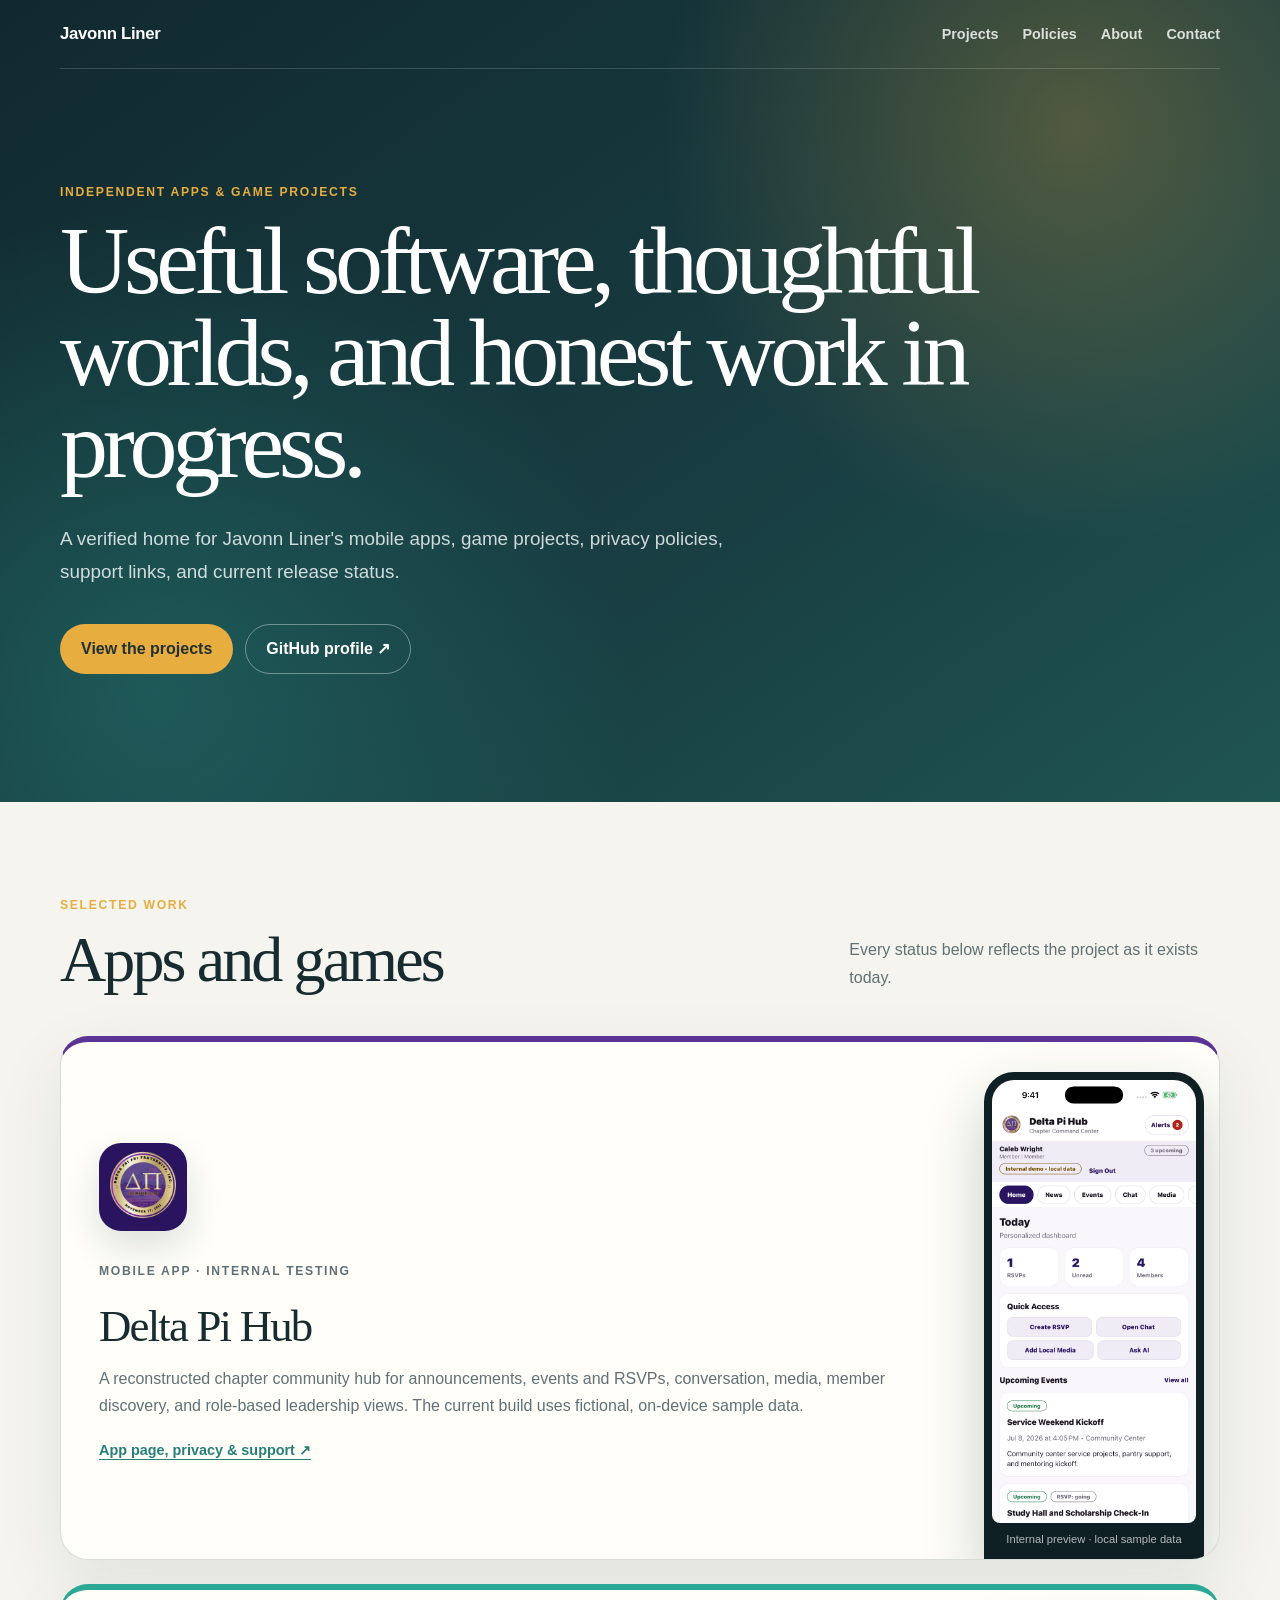
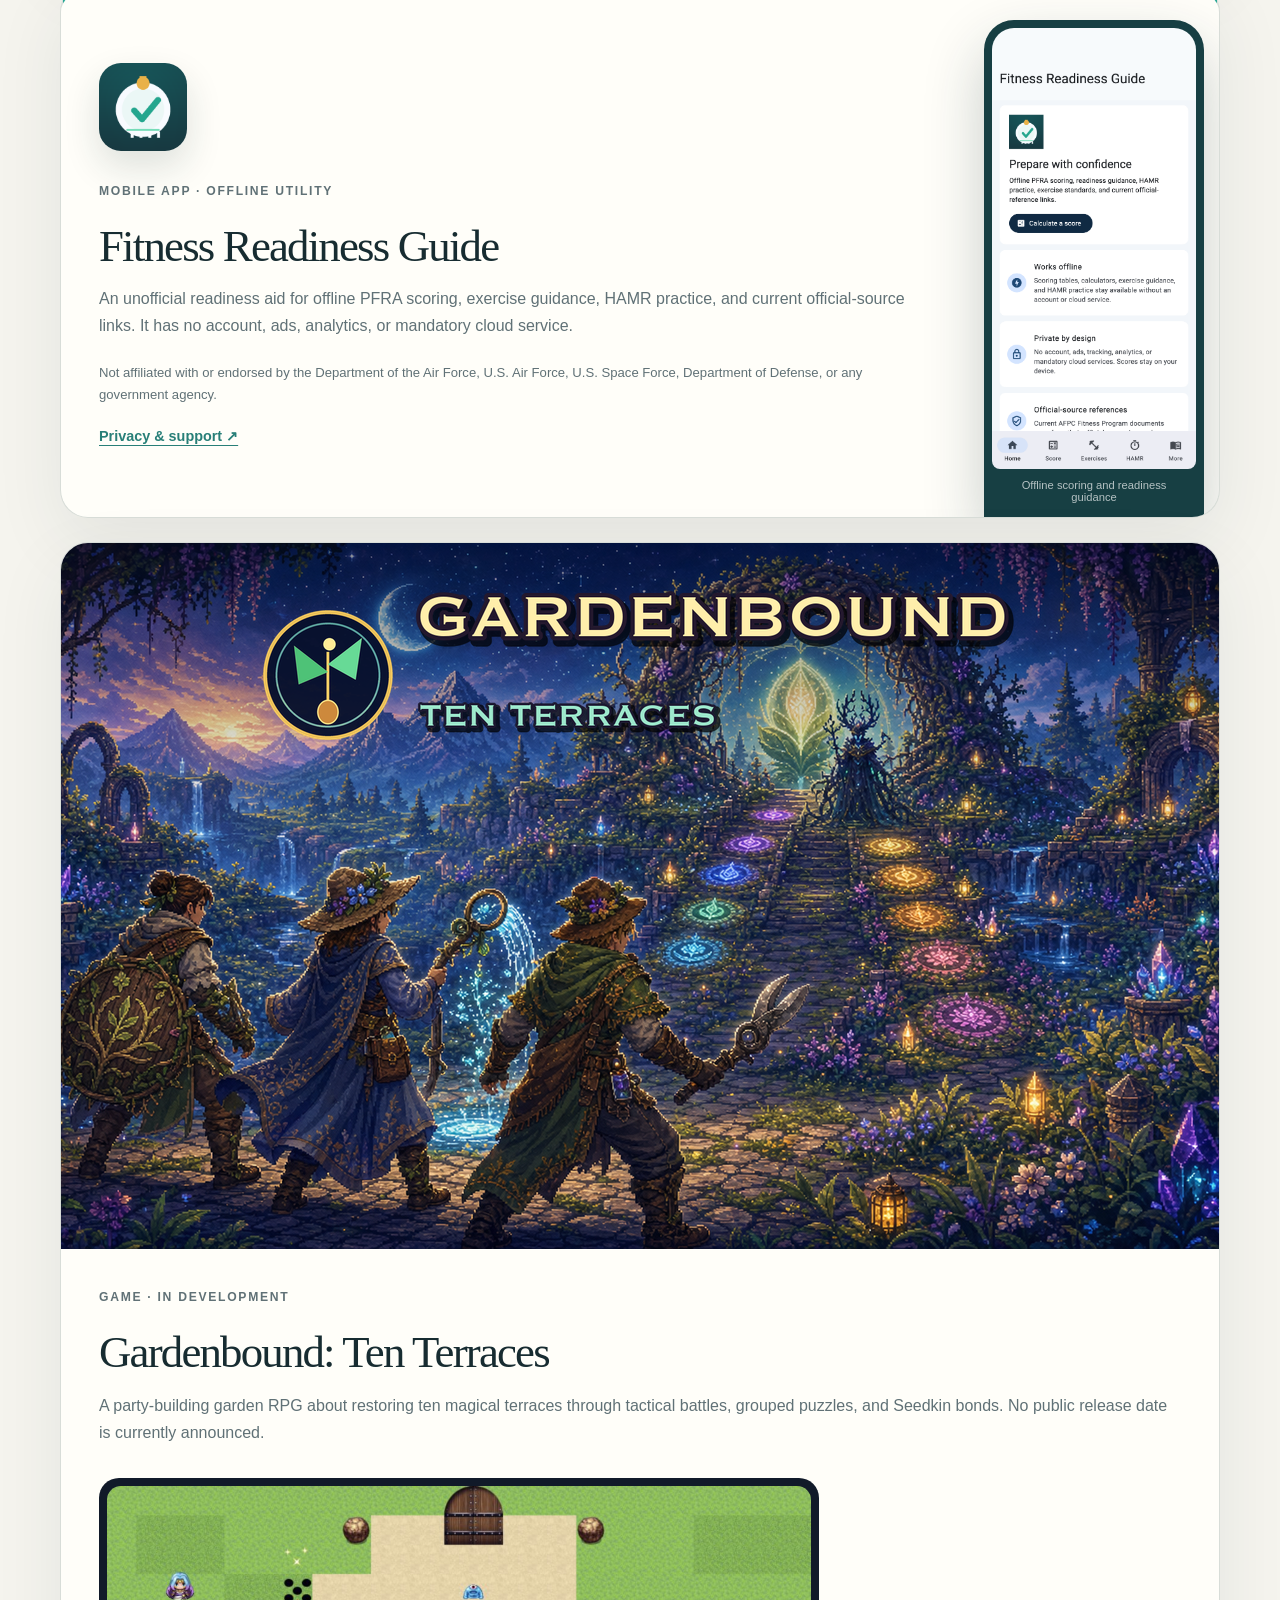
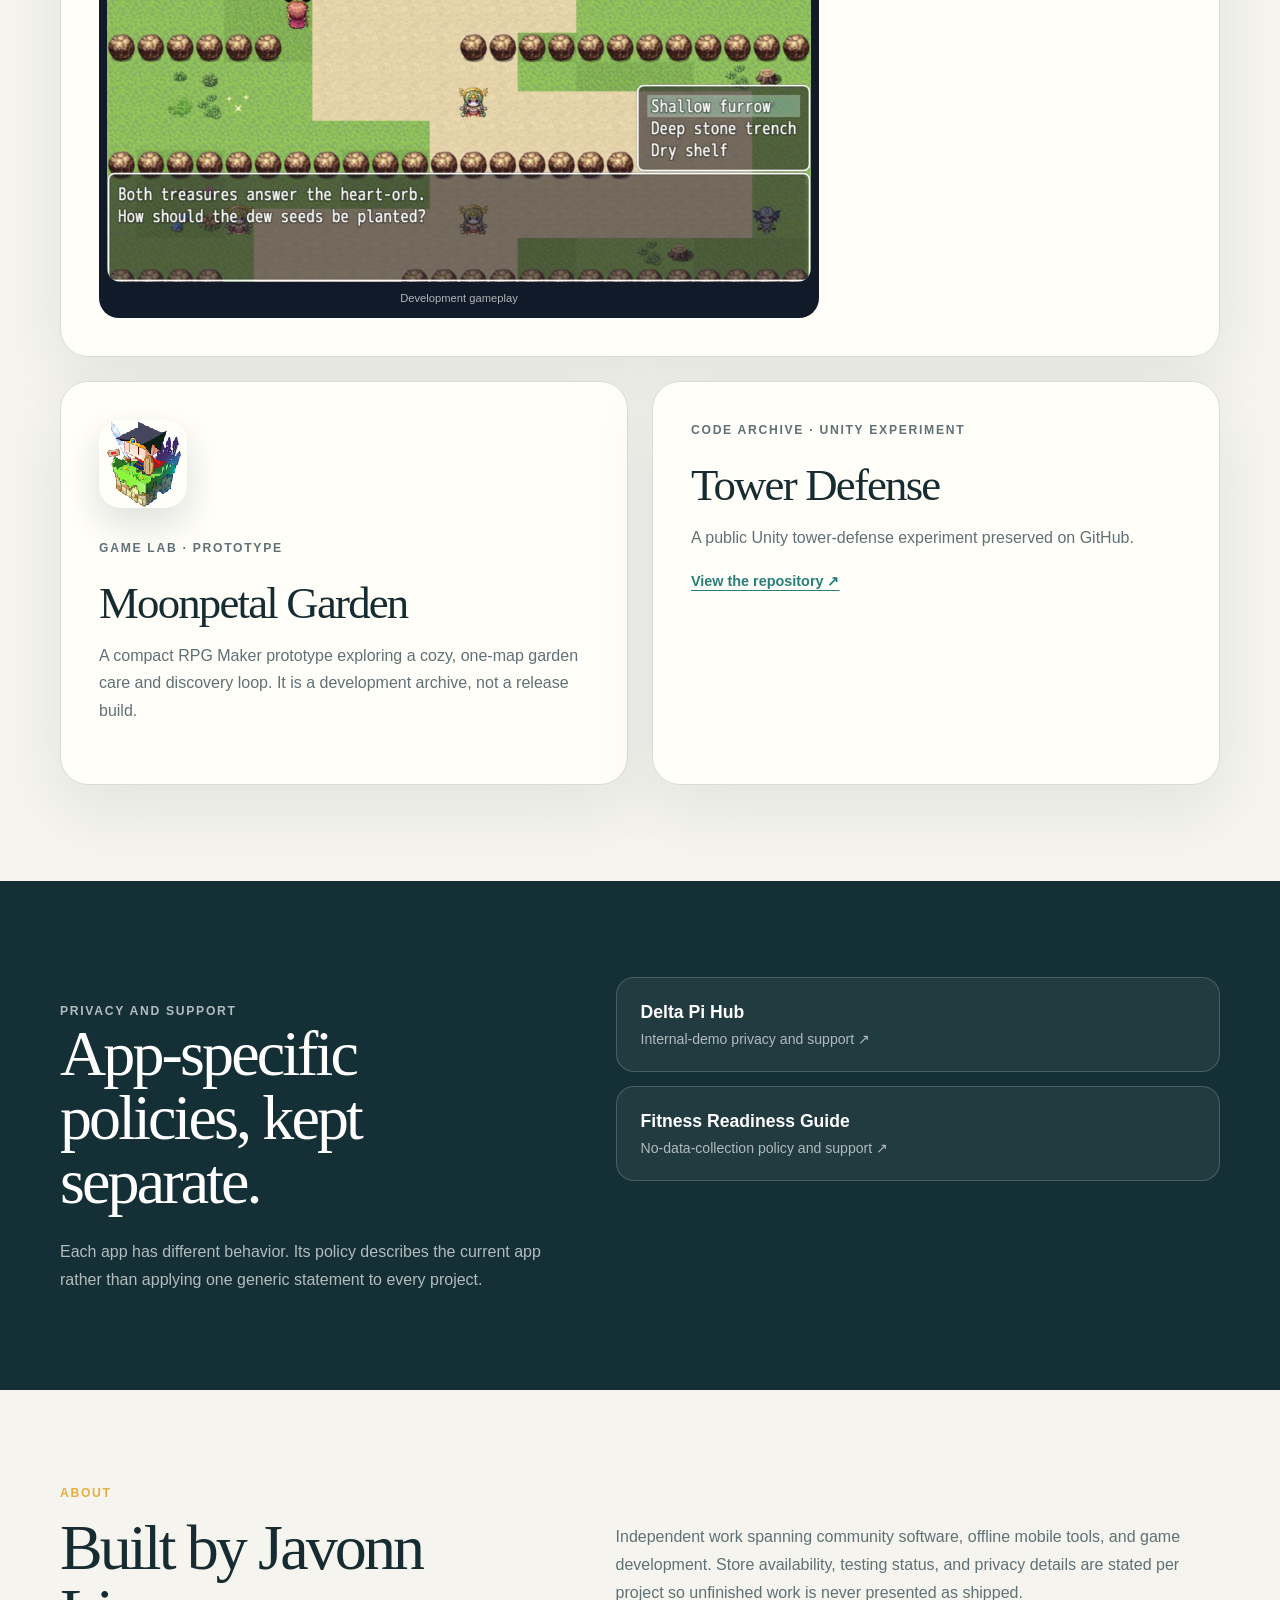
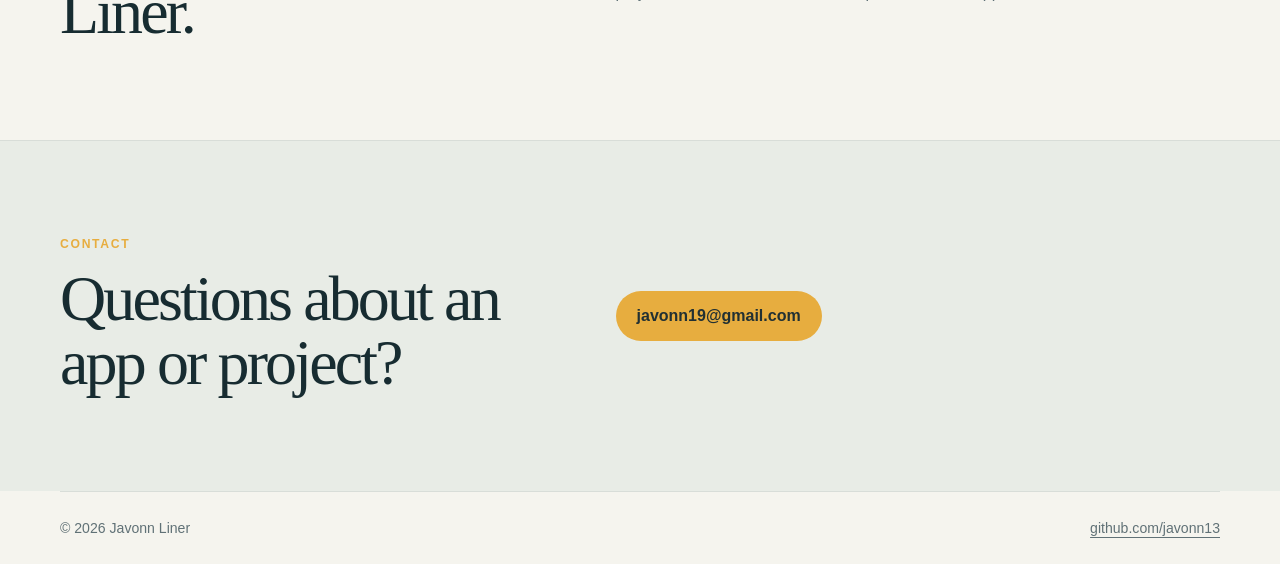
==== index.html @ 39d1b1a1 "Build apps and games portfolio" ====
<!doctype html>
<html lang="en">
  <head>
    <meta charset="utf-8">
    <meta name="viewport" content="width=device-width, initial-scale=1">
    <meta name="theme-color" content="#142f35">
    <meta name="description" content="Apps, games, policies, and support links for projects by Javonn Liner.">
    <title>Javonn Liner — Apps &amp; Games</title>
    <link rel="icon" href="favicon.png" type="image/png">
    <link rel="stylesheet" href="styles.css">
  </head>
  <body>
    <a class="skip-link" href="#projects">Skip to projects</a>

    <header class="site-header" id="top">
      <nav class="nav-shell" aria-label="Primary navigation">
        <a class="wordmark" href="#top">Javonn Liner</a>
        <div class="nav-links">
          <a href="#projects">Projects</a>
          <a href="#policies">Policies</a>
          <a href="#about">About</a>
          <a href="#contact">Contact</a>
        </div>
      </nav>

      <div class="hero-shell">
        <p class="eyebrow">Independent apps &amp; game projects</p>
        <h1>Useful software, thoughtful worlds, and honest work in progress.</h1>
        <p class="hero-copy">
          A verified home for Javonn Liner's mobile apps, game projects,
          privacy policies, support links, and current release status.
        </p>
        <div class="hero-actions">
          <a class="button button-primary" href="#projects">View the projects</a>
          <a class="button button-secondary" href="https://github.com/javonn13">GitHub profile ↗</a>
        </div>
      </div>
    </header>

    <main>
      <section class="section-shell" id="projects" aria-labelledby="projects-title">
        <div class="section-heading">
          <div>
            <p class="section-label">Selected work</p>
            <h2 id="projects-title">Apps and games</h2>
          </div>
          <p>Every status below reflects the project as it exists today.</p>
        </div>

        <div class="project-grid">
          <article class="project-card project-card-mobile delta-card">
            <div class="project-copy">
              <img class="app-icon" src="assets/delta-pi/icon.png" width="1024" height="1024" alt="Delta Pi Hub app icon">
              <p class="project-kicker">Mobile app · Internal testing</p>
              <h3>Delta Pi Hub</h3>
              <p>
                A reconstructed chapter community hub for announcements,
                events and RSVPs, conversation, media, member discovery, and
                role-based leadership views. The current build uses fictional,
                on-device sample data.
              </p>
              <div class="project-links">
                <a href="https://javonn13.github.io/delta-pi-hub-privacy/">App page, privacy &amp; support ↗</a>
              </div>
            </div>
            <figure class="phone-preview">
              <img src="assets/delta-pi/home.png" width="1320" height="2868" alt="Delta Pi Hub home screen with fictional internal-preview content">
              <figcaption>Internal preview · local sample data</figcaption>
            </figure>
          </article>

          <article class="project-card project-card-mobile fitness-card">
            <div class="project-copy">
              <img class="app-icon" src="assets/fitness/icon.png" width="1024" height="1024" alt="Fitness Readiness Guide app icon">
              <p class="project-kicker">Mobile app · Offline utility</p>
              <h3>Fitness Readiness Guide</h3>
              <p>
                An unofficial readiness aid for offline PFRA scoring,
                exercise guidance, HAMR practice, and current official-source
                links. It has no account, ads, analytics, or mandatory cloud service.
              </p>
              <p class="disclaimer">
                Not affiliated with or endorsed by the Department of the Air
                Force, U.S. Air Force, U.S. Space Force, Department of Defense,
                or any government agency.
              </p>
              <div class="project-links">
                <a href="https://javonn13.github.io/fitness-readiness-guide-privacy/">Privacy &amp; support ↗</a>
              </div>
            </div>
            <figure class="phone-preview fitness-preview">
              <img src="assets/fitness/home.png" width="1284" height="2778" alt="Fitness Readiness Guide home screen">
              <figcaption>Offline scoring and readiness guidance</figcaption>
            </figure>
          </article>

          <article class="project-card game-card">
            <img class="game-key-art" src="assets/gardenbound/capsule.png" width="1232" height="706" alt="Gardenbound: Ten Terraces key art">
            <div class="project-copy">
              <p class="project-kicker">Game · In development</p>
              <h3>Gardenbound: Ten Terraces</h3>
              <p>
                A party-building garden RPG about restoring ten magical
                terraces through tactical battles, grouped puzzles, and
                Seedkin bonds. No public release date is currently announced.
              </p>
              <figure class="gameplay-preview">
                <img src="assets/gardenbound/gameplay.png" width="1920" height="1080" alt="Gardenbound development gameplay showing a garden puzzle">
                <figcaption>Development gameplay</figcaption>
              </figure>
            </div>
          </article>

          <article class="project-card lab-card">
            <div class="project-copy">
              <img class="app-icon pixel-icon" src="assets/moonpetal/icon.png" width="128" height="128" alt="Moonpetal Garden prototype icon">
              <p class="project-kicker">Game lab · Prototype</p>
              <h3>Moonpetal Garden</h3>
              <p>
                A compact RPG Maker prototype exploring a cozy, one-map garden
                care and discovery loop. It is a development archive, not a release build.
              </p>
            </div>
          </article>

          <article class="project-card archive-card">
            <div class="project-copy">
              <p class="project-kicker">Code archive · Unity experiment</p>
              <h3>Tower Defense</h3>
              <p>A public Unity tower-defense experiment preserved on GitHub.</p>
              <div class="project-links">
                <a href="https://github.com/javonn13/Tower-Defense">View the repository ↗</a>
              </div>
            </div>
          </article>
        </div>
      </section>

      <section class="policy-band" id="policies" aria-labelledby="policies-title">
        <div class="section-shell policy-shell">
          <div>
            <p class="section-label">Privacy and support</p>
            <h2 id="policies-title">App-specific policies, kept separate.</h2>
            <p>
              Each app has different behavior. Its policy describes the
              current app rather than applying one generic statement to every project.
            </p>
          </div>
          <div class="policy-links">
            <a href="https://javonn13.github.io/delta-pi-hub-privacy/">
              <strong>Delta Pi Hub</strong>
              <span>Internal-demo privacy and support ↗</span>
            </a>
            <a href="https://javonn13.github.io/fitness-readiness-guide-privacy/">
              <strong>Fitness Readiness Guide</strong>
              <span>No-data-collection policy and support ↗</span>
            </a>
          </div>
        </div>
      </section>

      <section class="section-shell about-grid" id="about" aria-labelledby="about-title">
        <div>
          <p class="section-label">About</p>
          <h2 id="about-title">Built by Javonn Liner.</h2>
        </div>
        <p>
          Independent work spanning community software, offline mobile tools,
          and game development. Store availability, testing status, and privacy
          details are stated per project so unfinished work is never presented as shipped.
        </p>
      </section>

      <section class="contact-band" id="contact" aria-labelledby="contact-title">
        <div class="section-shell contact-shell">
          <div>
            <p class="section-label">Contact</p>
            <h2 id="contact-title">Questions about an app or project?</h2>
          </div>
          <a class="button button-primary" href="mailto:javonn19@gmail.com">javonn19@gmail.com</a>
        </div>
      </section>
    </main>

    <footer class="site-footer">
      <span>© 2026 Javonn Liner</span>
      <a href="https://github.com/javonn13">github.com/javonn13</a>
    </footer>
  </body>
</html>
---- styles.css ----
:root {
  --ink: #172c31;
  --muted: #607176;
  --paper: #f5f4ee;
  --surface: #fffef9;
  --deep: #142f35;
  --teal: #287f78;
  --gold: #e7ad3f;
  --line: #d8ddd8;
  --purple: #32176a;
}

* {
  box-sizing: border-box;
}

html {
  scroll-behavior: smooth;
}

body {
  margin: 0;
  background: var(--paper);
  color: var(--ink);
  font-family: Inter, ui-sans-serif, -apple-system, BlinkMacSystemFont, "Segoe UI", sans-serif;
}

a {
  color: inherit;
  text-decoration: none;
}

a:focus-visible,
[tabindex="-1"]:focus-visible {
  outline: 3px solid var(--gold);
  outline-offset: 4px;
}

img {
  max-width: 100%;
}

.skip-link {
  position: fixed;
  z-index: 20;
  top: 12px;
  left: 12px;
  padding: 12px 16px;
  border-radius: 10px;
  background: white;
  color: var(--deep);
  font-weight: 850;
  transform: translateY(-160%);
}

.skip-link:focus {
  transform: translateY(0);
}

.site-header {
  min-height: 720px;
  color: white;
  background:
    radial-gradient(circle at 84% 16%, rgba(231, 173, 63, 0.28), transparent 26rem),
    radial-gradient(circle at 12% 86%, rgba(45, 152, 139, 0.34), transparent 30rem),
    linear-gradient(145deg, #10292f 0%, #183d42 58%, #1f5551 100%);
}

.nav-shell,
.hero-shell,
.section-shell,
.site-footer {
  width: min(1160px, calc(100% - 40px));
  margin-inline: auto;
}

.nav-shell {
  display: flex;
  align-items: center;
  justify-content: space-between;
  gap: 28px;
  padding-block: 24px;
  border-bottom: 1px solid rgba(255, 255, 255, 0.16);
}

.wordmark {
  font-size: 1.05rem;
  font-weight: 900;
  letter-spacing: -0.02em;
}

.nav-links {
  display: flex;
  gap: 24px;
  color: rgba(255, 255, 255, 0.82);
  font-size: 0.9rem;
  font-weight: 750;
}

.hero-shell {
  padding: 116px 0 128px;
}

.eyebrow,
.section-label,
.project-kicker {
  margin: 0 0 16px;
  color: var(--gold);
  font-size: 0.76rem;
  font-weight: 900;
  letter-spacing: 0.14em;
  text-transform: uppercase;
}

h1,
h2,
h3,
p {
  overflow-wrap: anywhere;
}

h1 {
  max-width: 980px;
  margin: 0;
  font-family: Georgia, "Times New Roman", serif;
  font-size: clamp(3rem, 7.5vw, 6.8rem);
  font-weight: 500;
  letter-spacing: -0.055em;
  line-height: 0.96;
}

.hero-copy {
  max-width: 720px;
  margin: 32px 0 0;
  color: rgba(255, 255, 255, 0.8);
  font-size: 1.18rem;
  line-height: 1.7;
}

.hero-actions {
  display: flex;
  flex-wrap: wrap;
  gap: 12px;
  margin-top: 36px;
}

.button {
  display: inline-flex;
  align-items: center;
  justify-content: center;
  min-height: 50px;
  padding: 14px 20px;
  border: 1px solid transparent;
  border-radius: 999px;
  font-weight: 850;
}

.button-primary {
  background: var(--gold);
  color: #213033;
}

.button-secondary {
  border-color: rgba(255, 255, 255, 0.38);
  color: white;
}

.section-shell {
  padding-block: 96px;
}

.section-heading {
  display: grid;
  grid-template-columns: minmax(0, 1.1fr) minmax(260px, 0.55fr);
  gap: 48px;
  align-items: end;
  margin-bottom: 44px;
}

.section-heading h2,
.about-grid h2,
.contact-shell h2,
.policy-shell h2 {
  margin: 0;
  font-family: Georgia, "Times New Roman", serif;
  font-size: clamp(2.4rem, 5vw, 4.4rem);
  font-weight: 500;
  letter-spacing: -0.045em;
  line-height: 1;
}

.section-heading > p,
.about-grid > p,
.policy-shell > div > p {
  margin: 0;
  color: var(--muted);
  line-height: 1.75;
}

.project-grid {
  display: grid;
  grid-template-columns: repeat(2, minmax(0, 1fr));
  gap: 24px;
}

.project-card {
  overflow: hidden;
  border: 1px solid var(--line);
  border-radius: 28px;
  background: var(--surface);
  box-shadow: 0 24px 70px rgba(25, 54, 58, 0.08);
}

.project-card-mobile {
  display: grid;
  grid-template-columns: minmax(0, 1fr) 250px;
  grid-column: span 2;
  align-items: center;
}

.project-copy {
  padding: 38px;
}

.app-icon {
  display: block;
  width: 88px;
  height: 88px;
  margin-bottom: 30px;
  border-radius: 22px;
  object-fit: cover;
  box-shadow: 0 16px 36px rgba(20, 47, 53, 0.14);
}

.project-card h3 {
  margin: 6px 0 16px;
  font-family: Georgia, "Times New Roman", serif;
  font-size: clamp(2rem, 3.5vw, 3.2rem);
  font-weight: 500;
  letter-spacing: -0.04em;
  line-height: 1.02;
}

.project-card p {
  margin: 0 0 22px;
  color: var(--muted);
  line-height: 1.7;
}

.project-card .disclaimer {
  font-size: 0.82rem;
}

.project-links {
  display: flex;
  flex-wrap: wrap;
  gap: 16px;
}

.project-links a {
  color: var(--teal);
  font-size: 0.9rem;
  font-weight: 850;
  text-decoration: underline;
  text-underline-offset: 4px;
}

.phone-preview {
  align-self: end;
  width: 220px;
  margin: 30px auto 0;
  padding: 8px 8px 14px;
  border-radius: 30px 30px 0 0;
  background: #0f2024;
  box-shadow: 0 26px 60px rgba(20, 47, 53, 0.24);
}

.phone-preview img {
  display: block;
  width: 100%;
  height: auto;
  border-radius: 22px 22px 8px 8px;
}

.phone-preview figcaption,
.gameplay-preview figcaption {
  padding: 10px 6px 0;
  color: rgba(255, 255, 255, 0.68);
  font-size: 0.7rem;
  text-align: center;
}

.delta-card {
  border-top: 6px solid #5b3596;
}

.fitness-card {
  border-top: 6px solid #2ca896;
}

.fitness-preview {
  background: #173f43;
}

.game-card {
  grid-column: span 2;
}

.game-key-art {
  display: block;
  width: 100%;
  aspect-ratio: 1232 / 706;
  object-fit: cover;
}

.gameplay-preview {
  max-width: 720px;
  margin: 32px 0 0;
  padding: 8px 8px 14px;
  border-radius: 20px;
  background: #111a29;
}

.gameplay-preview img {
  display: block;
  width: 100%;
  height: auto;
  border-radius: 14px;
}

.pixel-icon {
  image-rendering: pixelated;
}

.lab-card,
.archive-card {
  min-height: 350px;
}

.policy-band {
  background: var(--deep);
  color: white;
}

.policy-shell {
  display: grid;
  grid-template-columns: minmax(0, 0.8fr) minmax(360px, 1fr);
  gap: 72px;
  align-items: start;
}

.policy-shell > div > p {
  margin-top: 24px;
  color: rgba(255, 255, 255, 0.68);
}

.policy-links {
  display: grid;
  gap: 14px;
}

.policy-links a {
  display: grid;
  gap: 8px;
  padding: 24px;
  border: 1px solid rgba(255, 255, 255, 0.18);
  border-radius: 18px;
  background: rgba(255, 255, 255, 0.06);
}

.policy-links strong {
  font-size: 1.1rem;
}

.policy-links span {
  color: rgba(255, 255, 255, 0.65);
  font-size: 0.88rem;
}

.about-grid,
.contact-shell {
  display: grid;
  grid-template-columns: minmax(0, 0.8fr) minmax(320px, 1fr);
  gap: 72px;
  align-items: center;
}

.contact-band {
  border-top: 1px solid var(--line);
  background: #e8ece6;
}

.contact-shell .button {
  justify-self: start;
}

.site-footer {
  display: flex;
  justify-content: space-between;
  gap: 24px;
  padding-block: 28px;
  border-top: 1px solid var(--line);
  color: var(--muted);
  font-size: 0.88rem;
}

.site-footer a {
  text-decoration: underline;
  text-underline-offset: 4px;
}

@media (max-width: 820px) {
  .site-header {
    min-height: auto;
  }

  .nav-shell {
    flex-wrap: wrap;
  }

  .nav-links {
    width: 100%;
    justify-content: space-between;
    gap: 14px;
    overflow-x: auto;
  }

  .hero-shell {
    padding: 84px 0 96px;
  }

  .section-heading,
  .policy-shell,
  .about-grid,
  .contact-shell,
  .project-card-mobile,
  .project-grid {
    grid-template-columns: 1fr;
  }

  .project-card-mobile,
  .game-card {
    grid-column: auto;
  }

  .phone-preview {
    width: min(64vw, 240px);
  }

  .section-shell {
    padding-block: 72px;
  }

  .site-footer {
    flex-direction: column;
  }
}

@media (prefers-reduced-motion: reduce) {
  html {
    scroll-behavior: auto;
  }
}
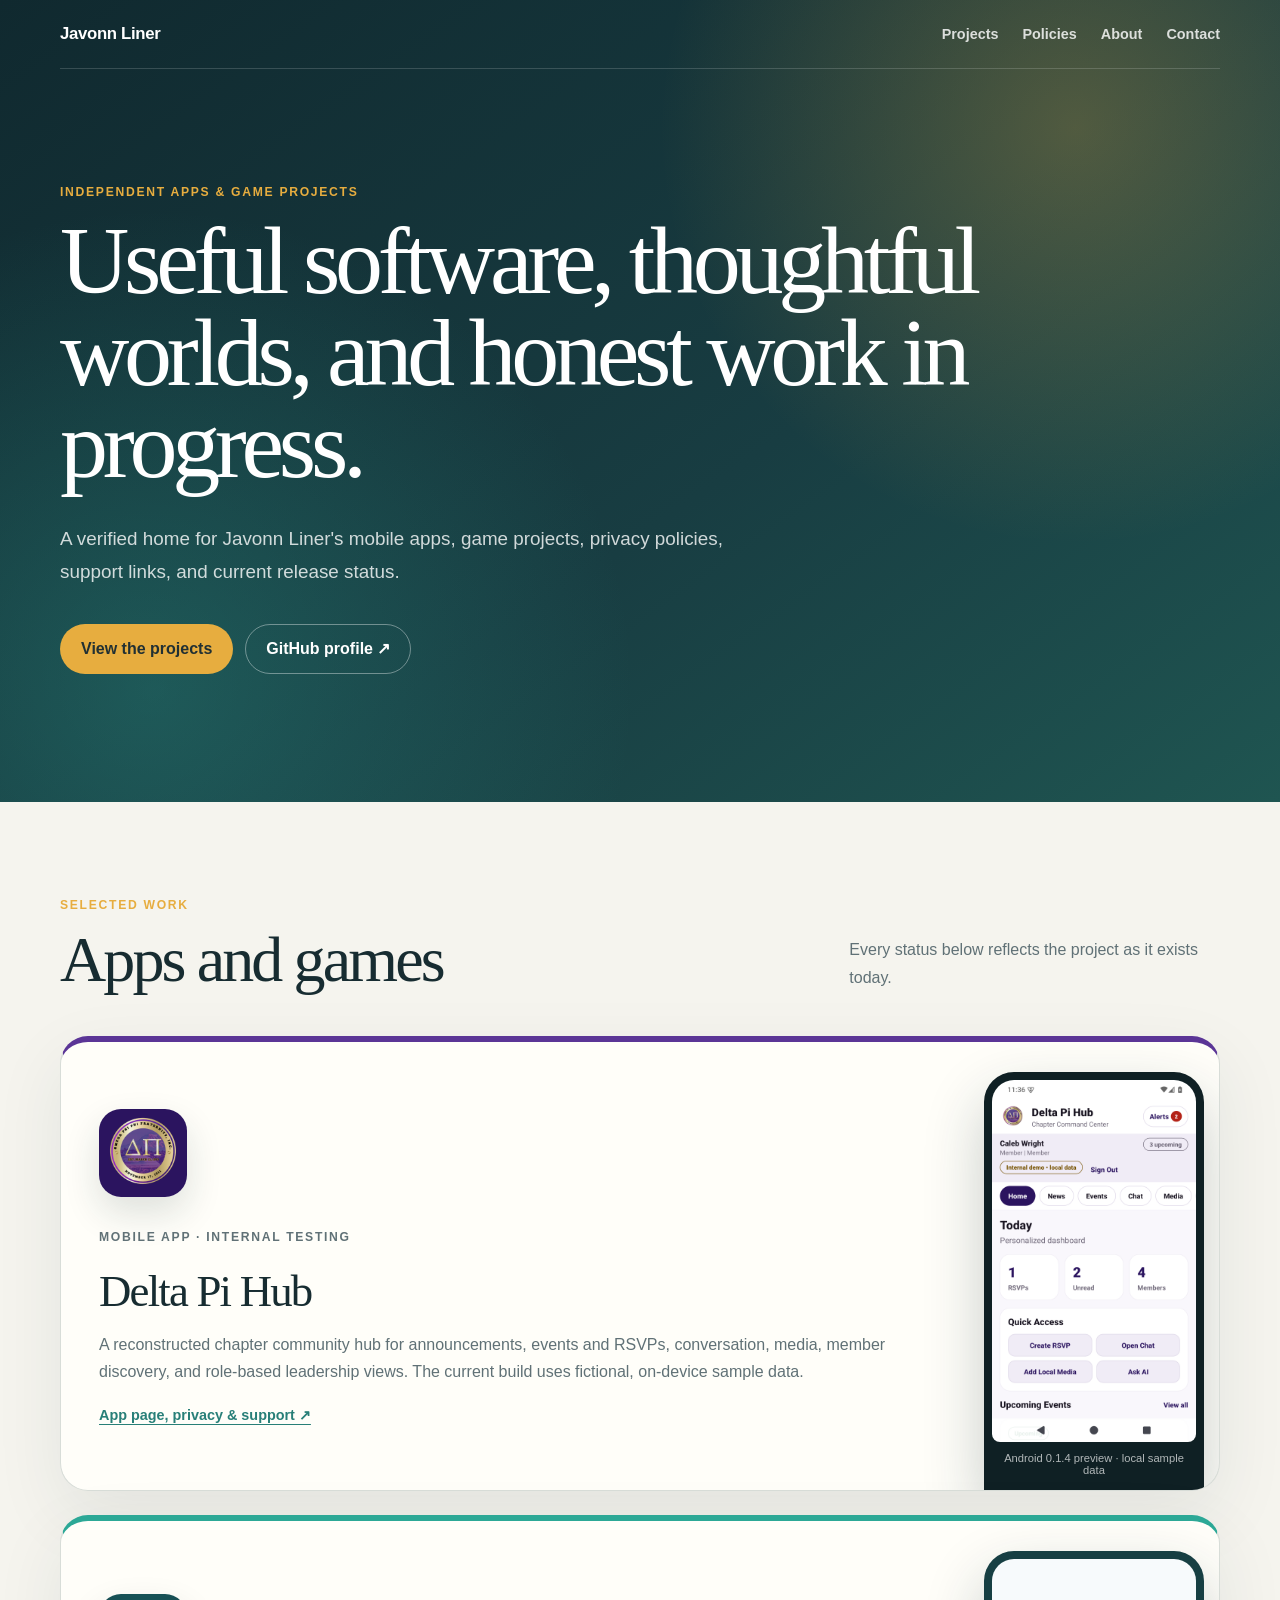
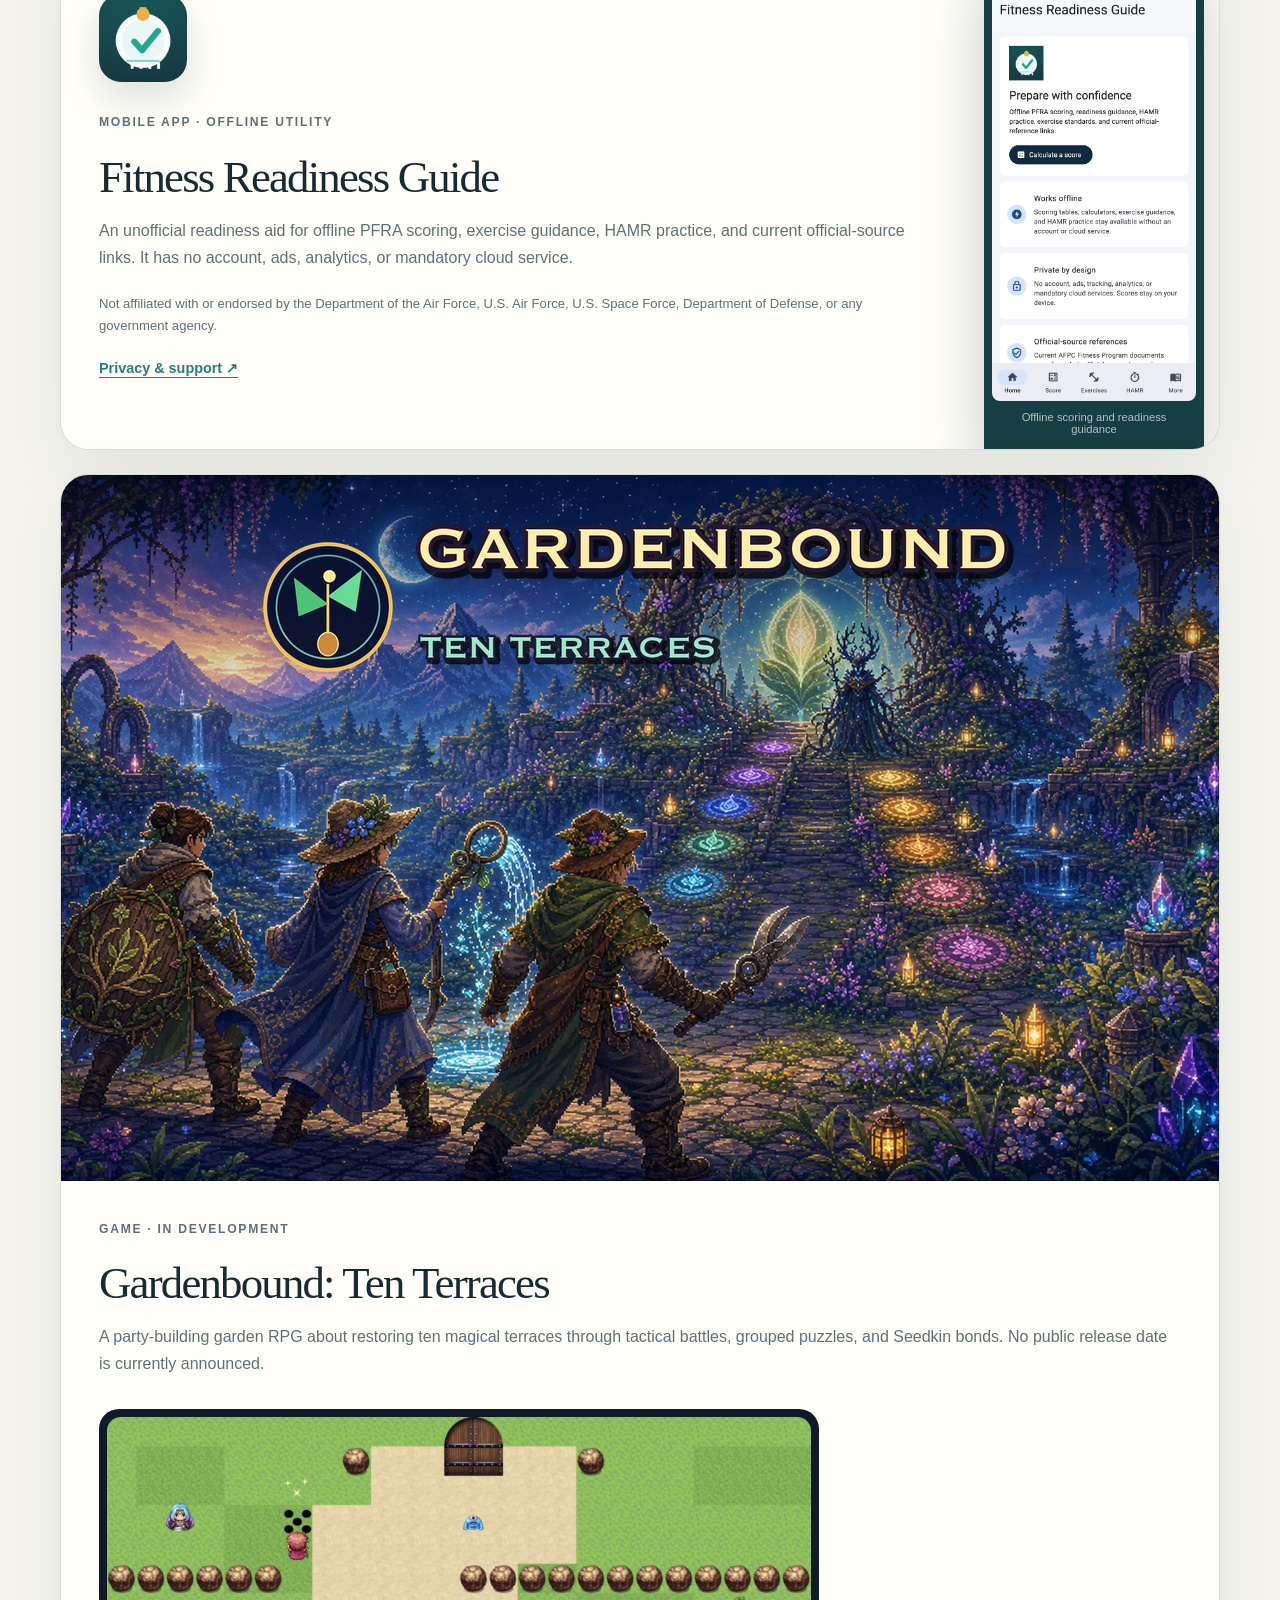
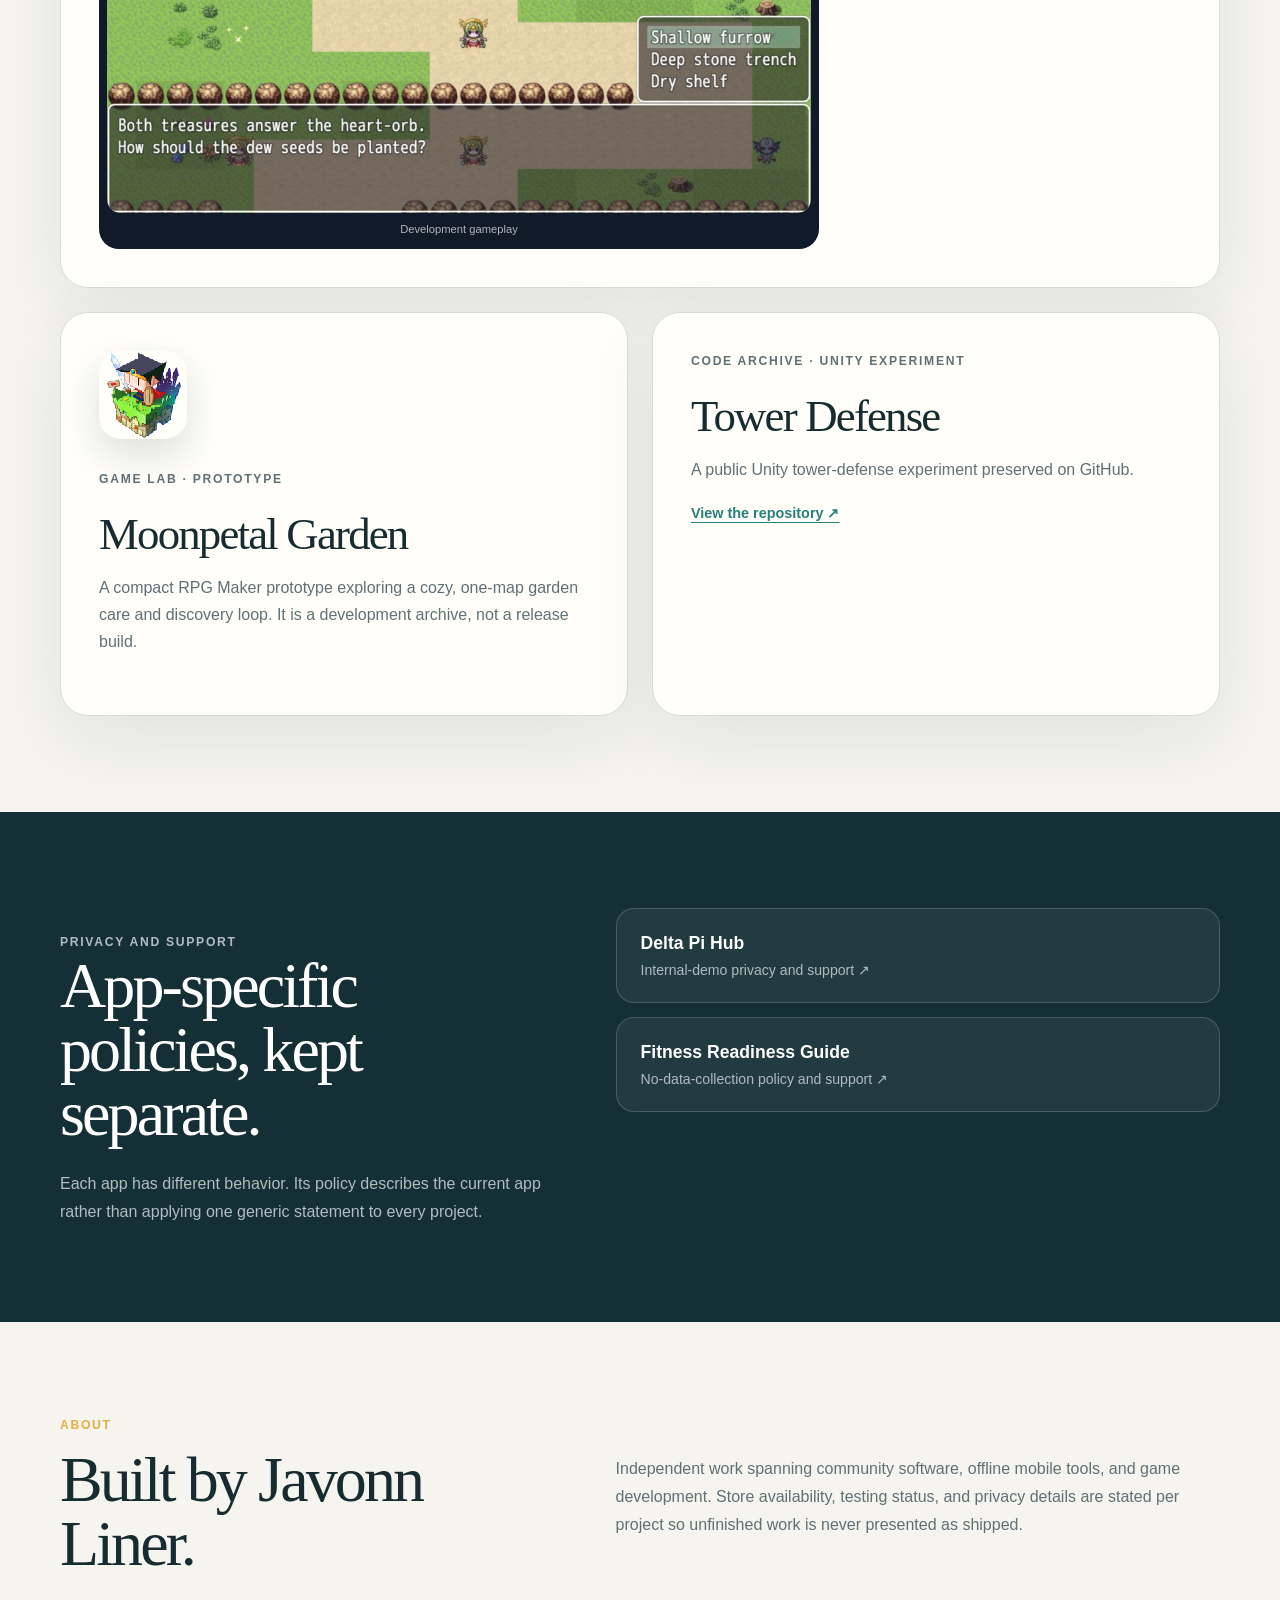
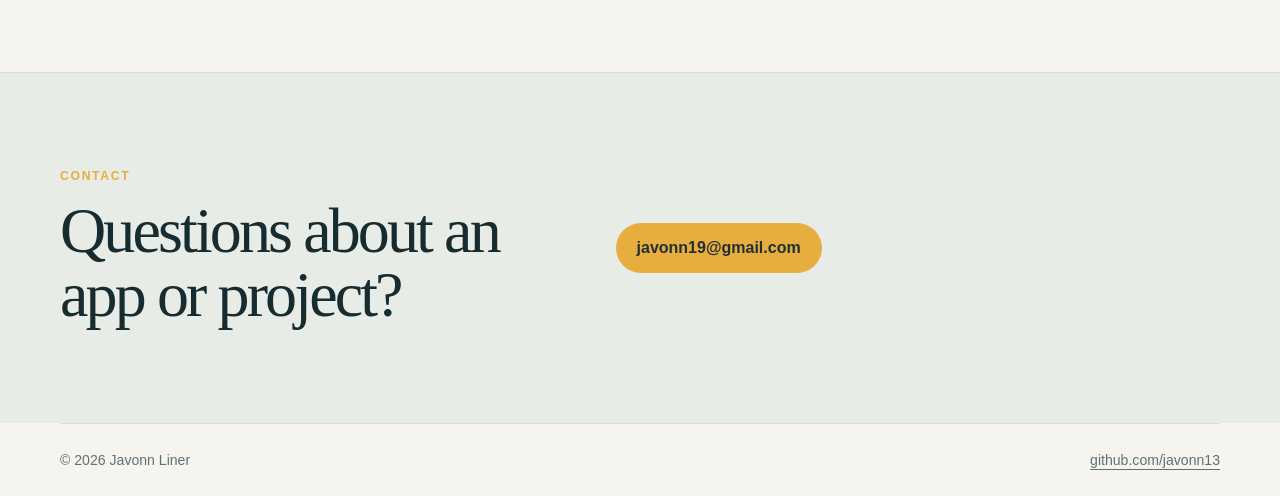
==== commit ed1607b5: "Refresh Delta Pi Android preview" ====
--- a/index.html
+++ b/index.html
@@ -64,8 +64,8 @@
               </div>
             </div>
             <figure class="phone-preview">
-              <img src="assets/delta-pi/home.png" width="1320" height="2868" alt="Delta Pi Hub home screen with fictional internal-preview content">
-              <figcaption>Internal preview · local sample data</figcaption>
+              <img src="assets/delta-pi/home.png" width="1080" height="1920" alt="Delta Pi Hub Android 0.1.4 home screen with fictional internal-preview content">
+              <figcaption>Android 0.1.4 preview · local sample data</figcaption>
             </figure>
           </article>
 
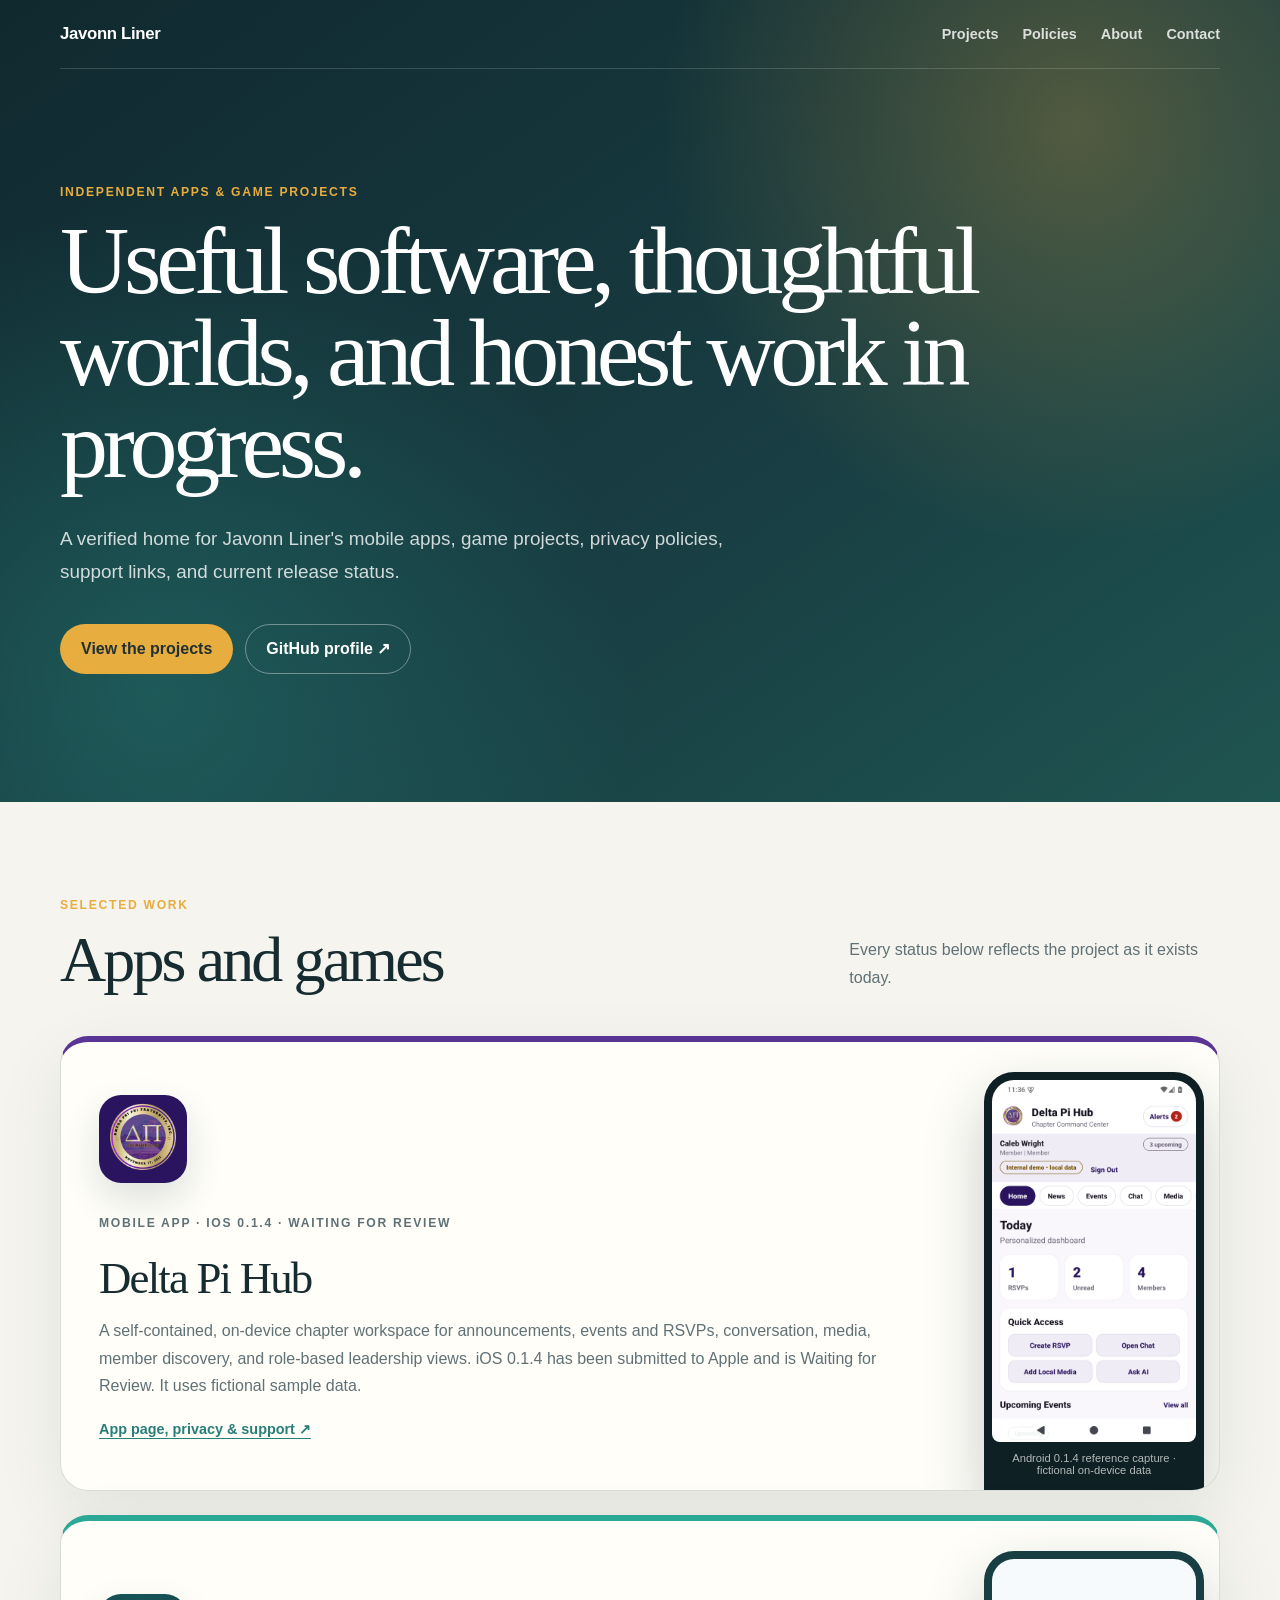
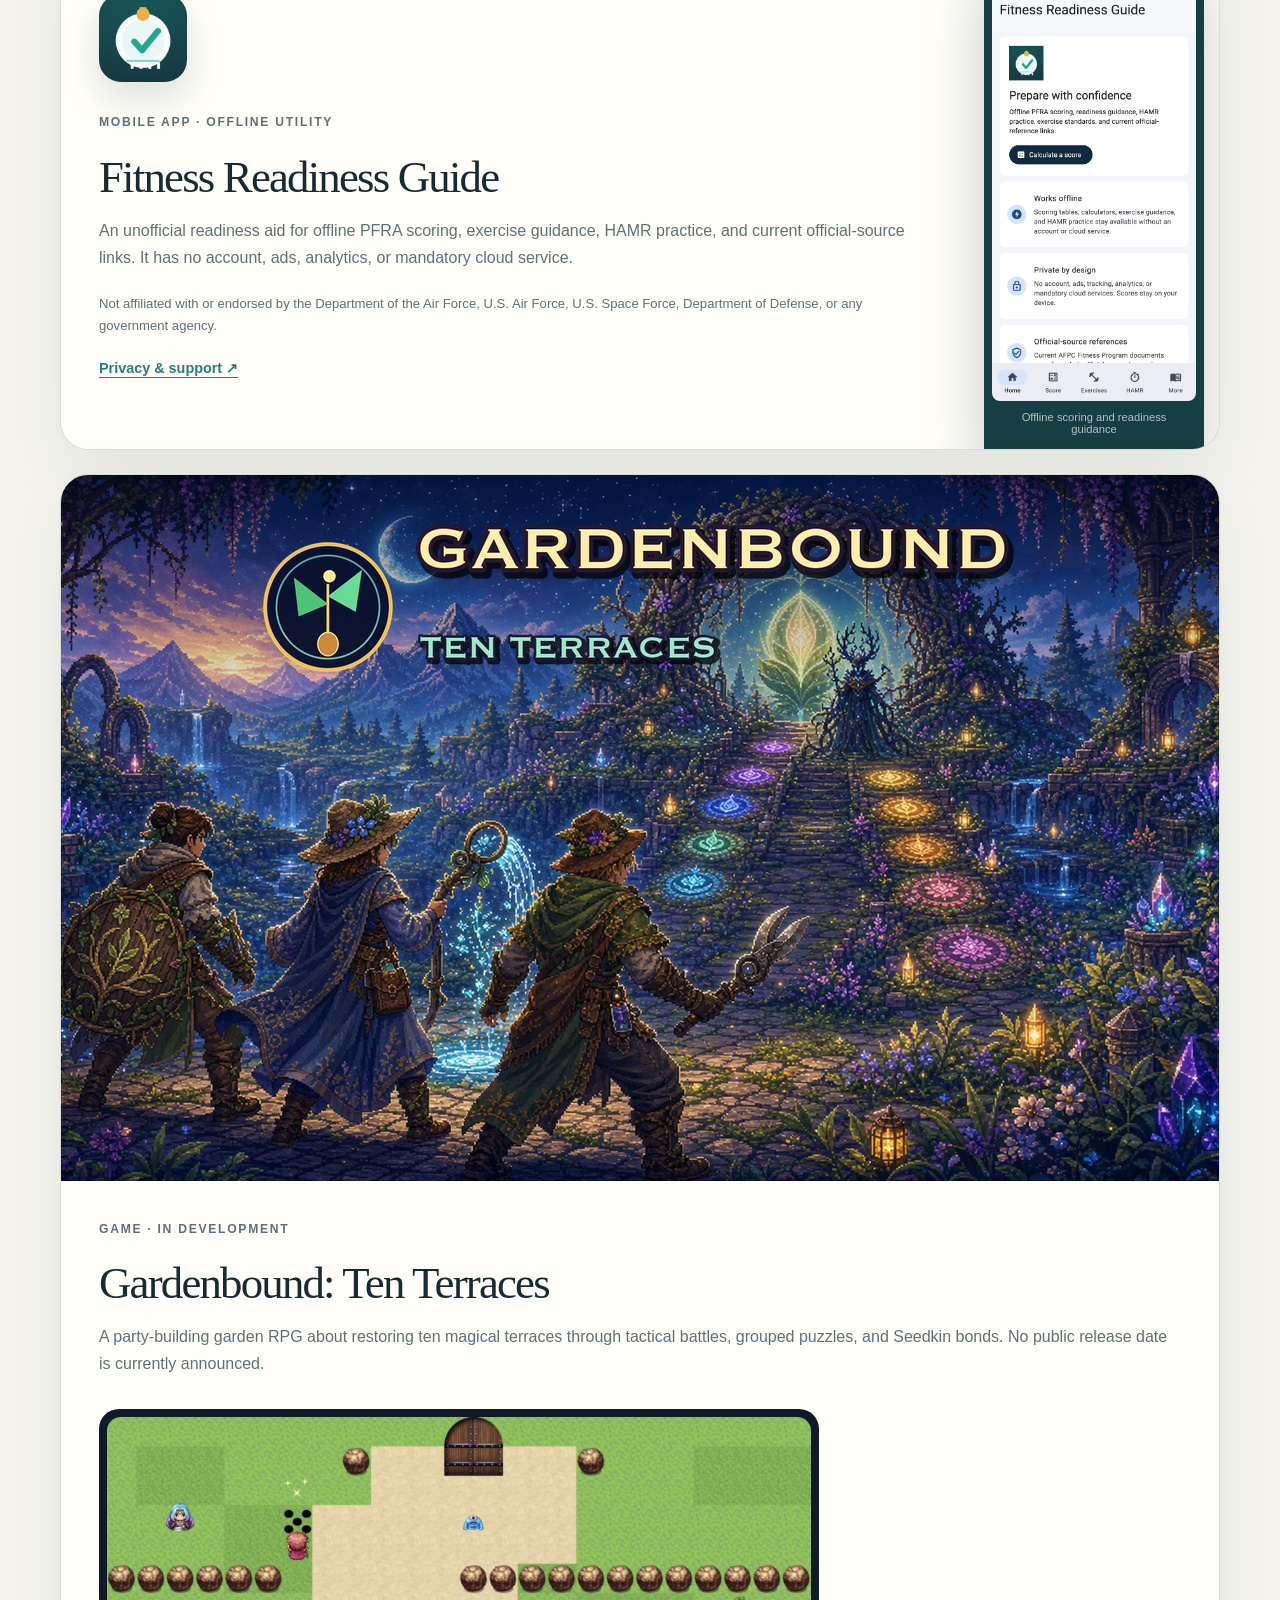
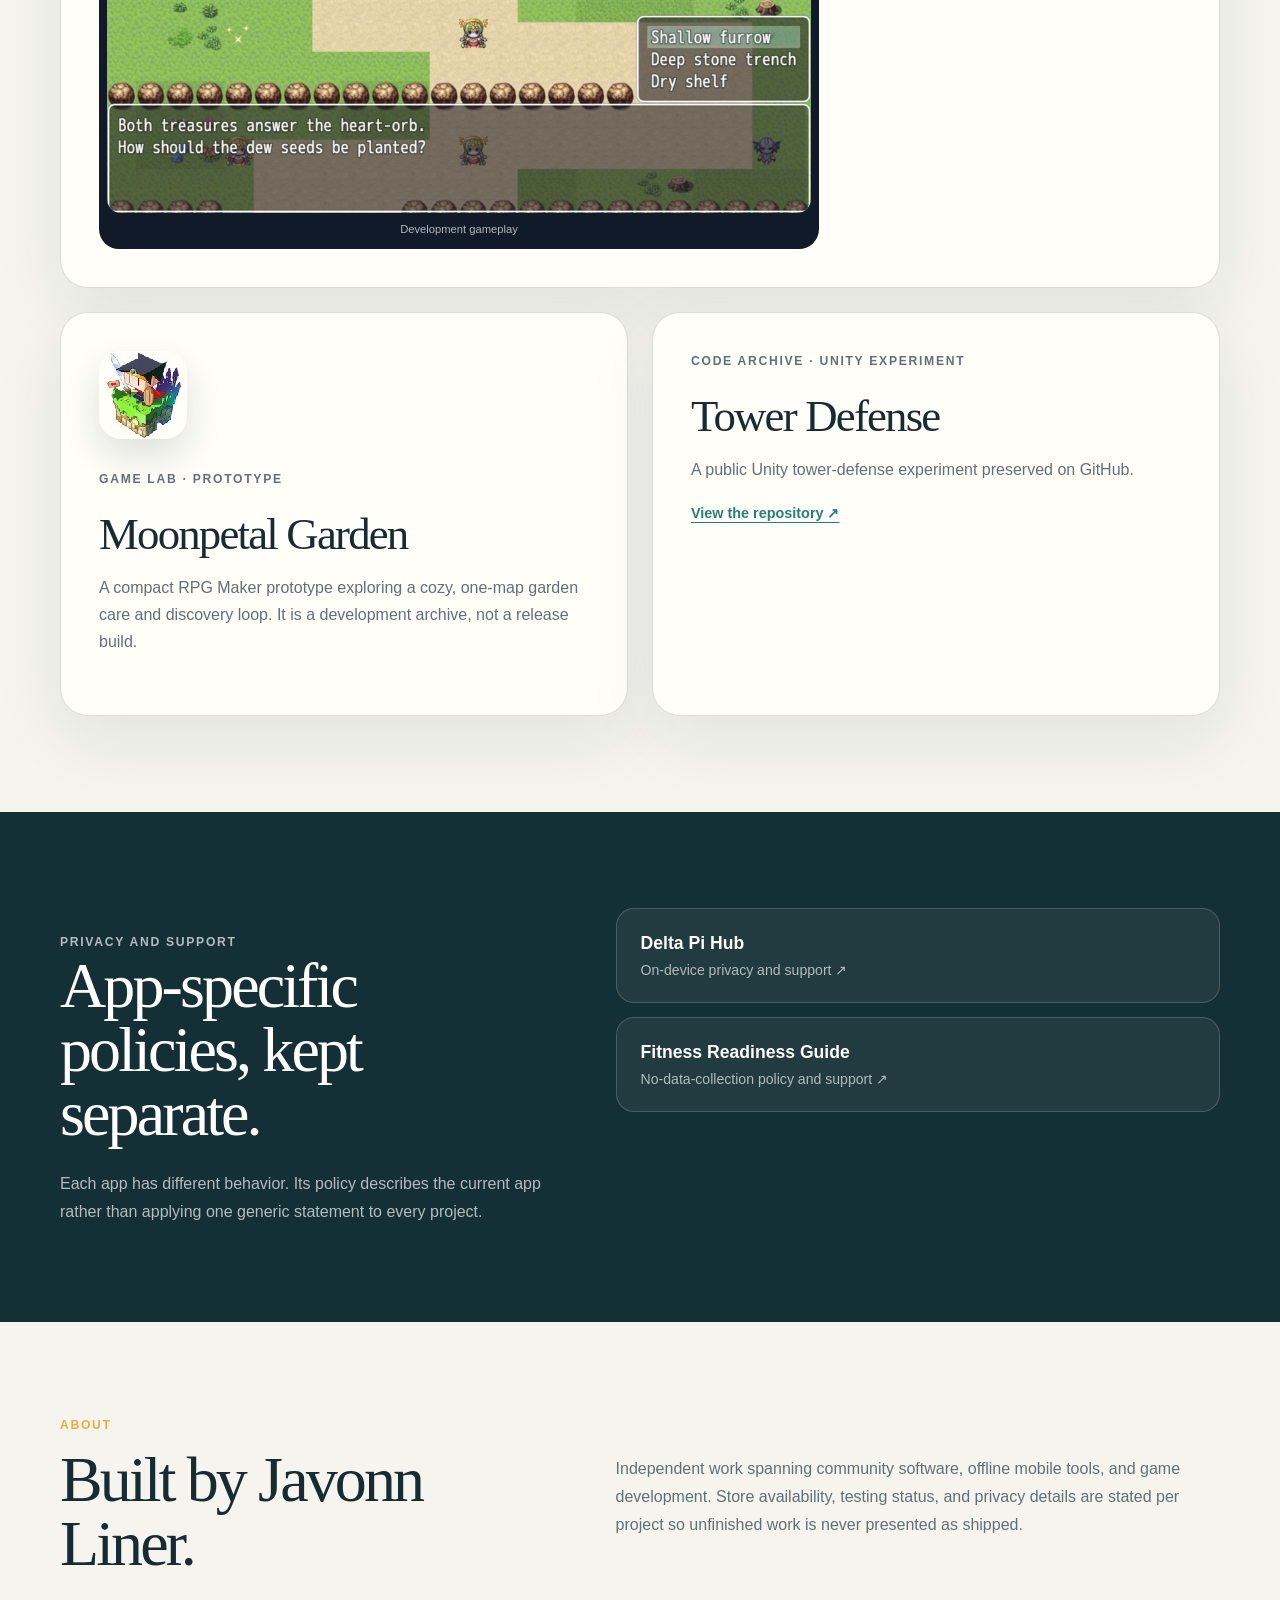
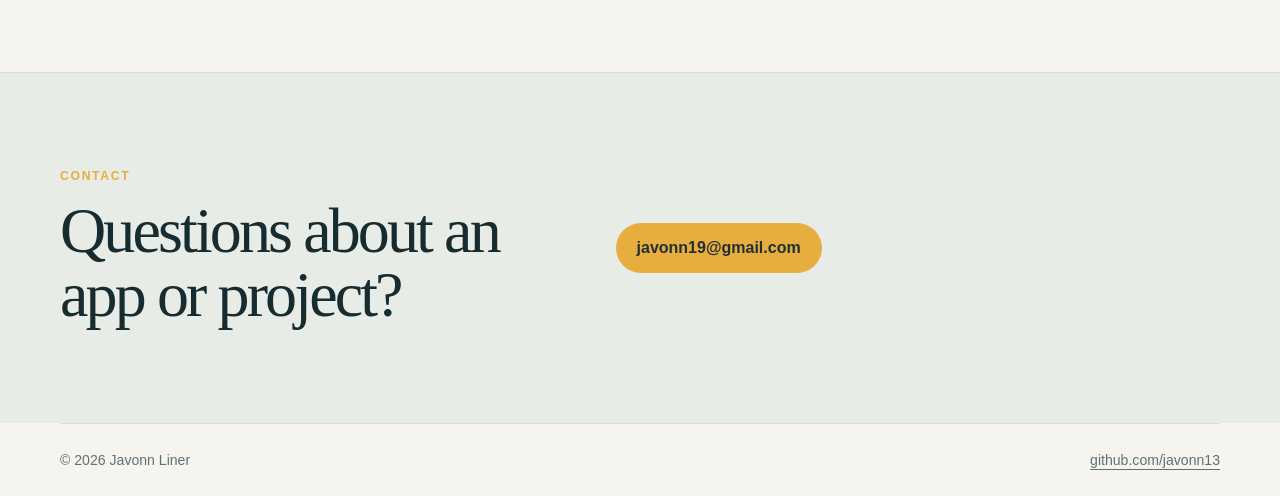
==== commit c9ce6765: "Publish standalone portfolio" ====
--- a/index.html
+++ b/index.html
@@ -5,6 +5,7 @@
     <meta name="viewport" content="width=device-width, initial-scale=1">
     <meta name="theme-color" content="#142f35">
     <meta name="description" content="Apps, games, policies, and support links for projects by Javonn Liner.">
+    <link rel="canonical" href="https://javonn13.github.io/">
     <title>Javonn Liner — Apps &amp; Games</title>
     <link rel="icon" href="favicon.png" type="image/png">
     <link rel="stylesheet" href="styles.css">
@@ -51,21 +52,21 @@
           <article class="project-card project-card-mobile delta-card">
             <div class="project-copy">
               <img class="app-icon" src="assets/delta-pi/icon.png" width="1024" height="1024" alt="Delta Pi Hub app icon">
-              <p class="project-kicker">Mobile app · Internal testing</p>
+              <p class="project-kicker">Mobile app · iOS 0.1.4 · Waiting for Review</p>
               <h3>Delta Pi Hub</h3>
               <p>
-                A reconstructed chapter community hub for announcements,
+                A self-contained, on-device chapter workspace for announcements,
                 events and RSVPs, conversation, media, member discovery, and
-                role-based leadership views. The current build uses fictional,
-                on-device sample data.
+                role-based leadership views. iOS 0.1.4 has been submitted to
+                Apple and is Waiting for Review. It uses fictional sample data.
               </p>
               <div class="project-links">
                 <a href="https://javonn13.github.io/delta-pi-hub-privacy/">App page, privacy &amp; support ↗</a>
               </div>
             </div>
             <figure class="phone-preview">
-              <img src="assets/delta-pi/home.png" width="1080" height="1920" alt="Delta Pi Hub Android 0.1.4 home screen with fictional internal-preview content">
-              <figcaption>Android 0.1.4 preview · local sample data</figcaption>
+              <img src="assets/delta-pi/home.png" width="1080" height="1920" alt="Delta Pi Hub Android 0.1.4 home screen with fictional on-device content">
+              <figcaption>Android 0.1.4 reference capture · fictional on-device data</figcaption>
             </figure>
           </article>
 
@@ -149,7 +150,7 @@
           <div class="policy-links">
             <a href="https://javonn13.github.io/delta-pi-hub-privacy/">
               <strong>Delta Pi Hub</strong>
-              <span>Internal-demo privacy and support ↗</span>
+              <span>On-device privacy and support ↗</span>
             </a>
             <a href="https://javonn13.github.io/fitness-readiness-guide-privacy/">
               <strong>Fitness Readiness Guide</strong>
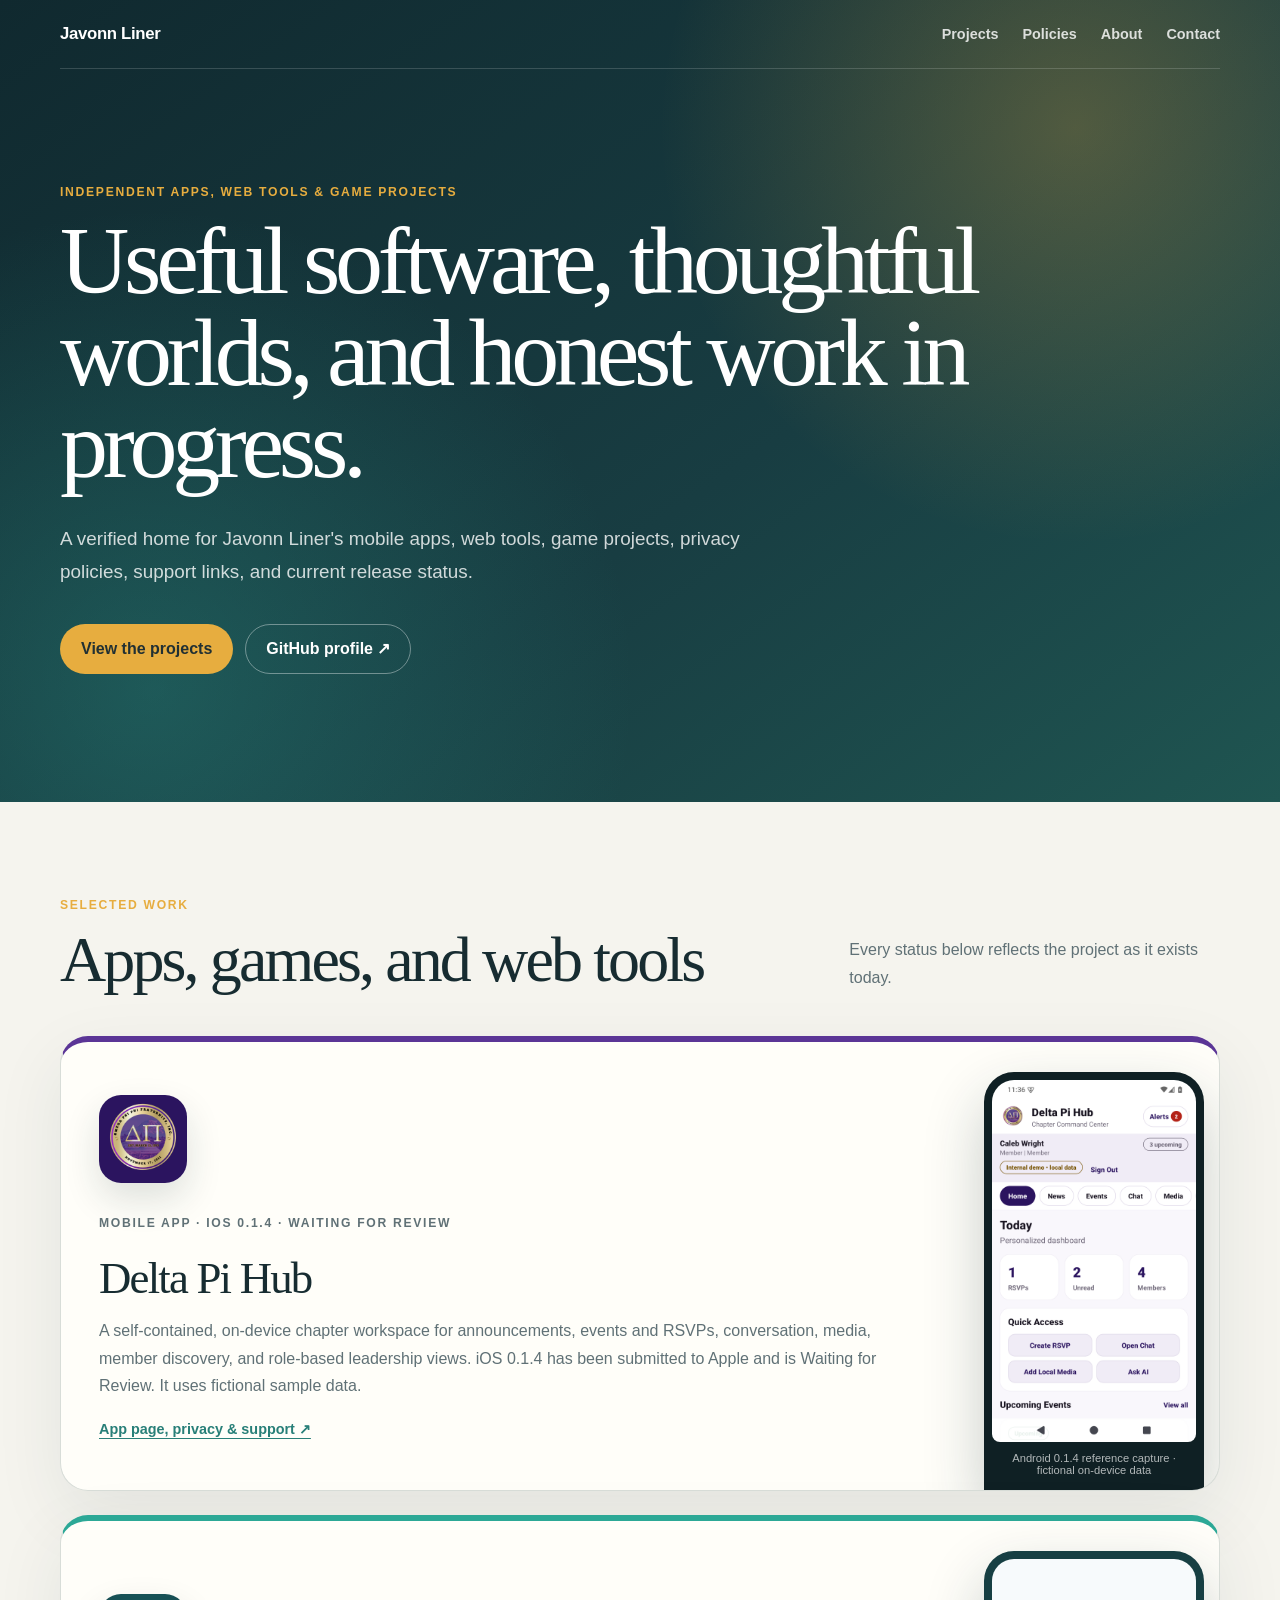
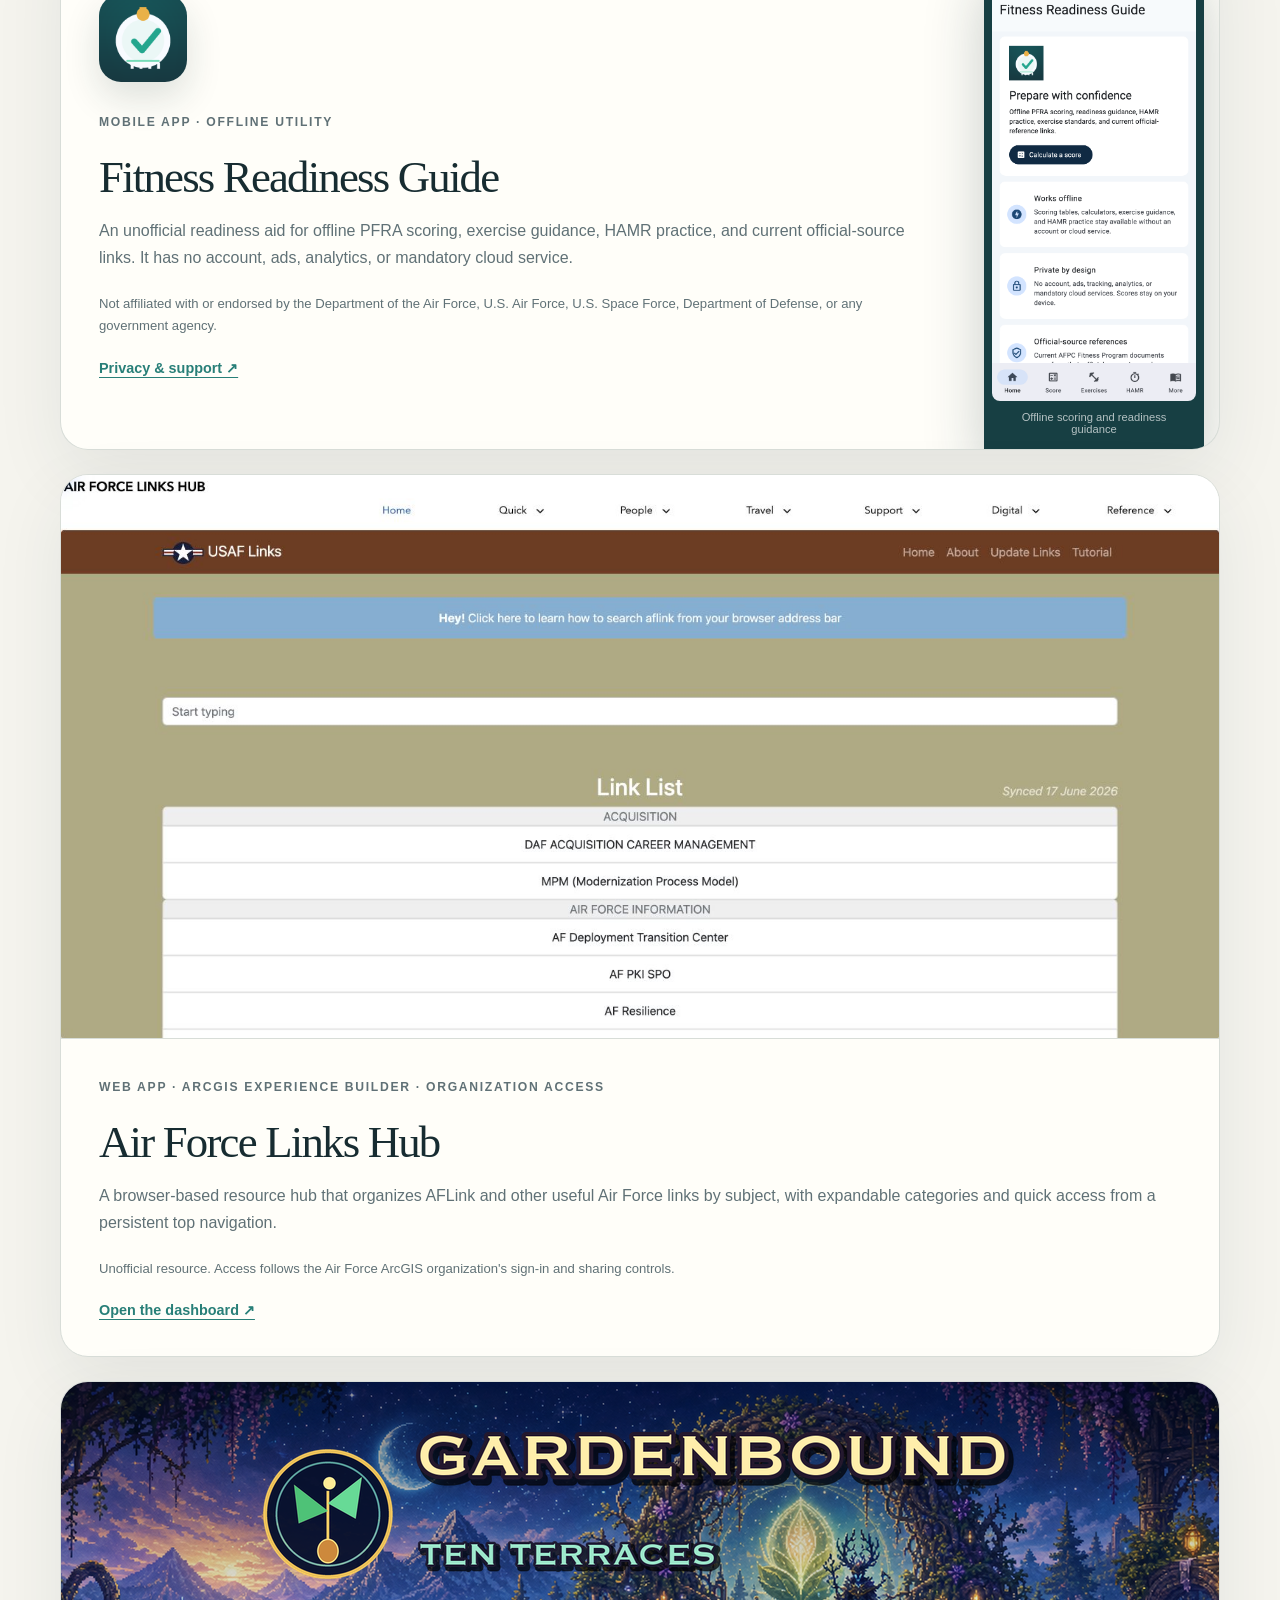
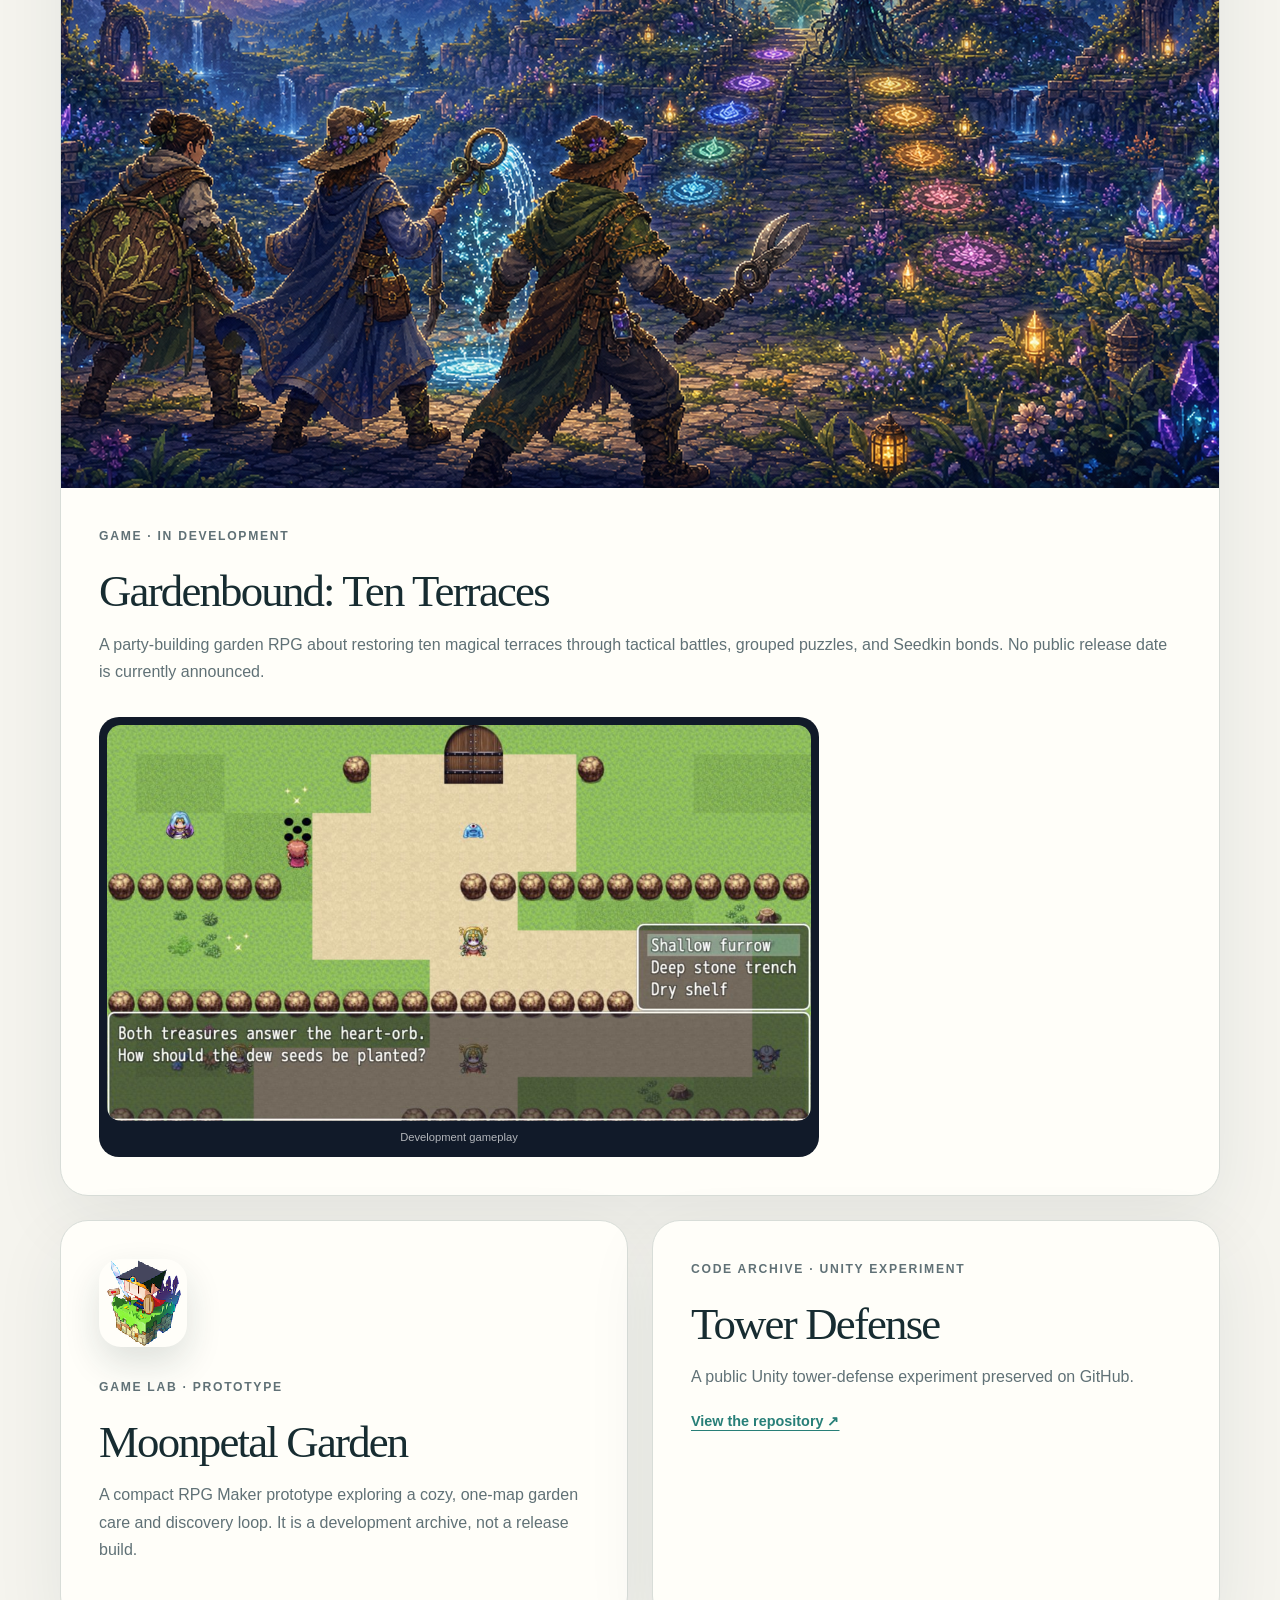
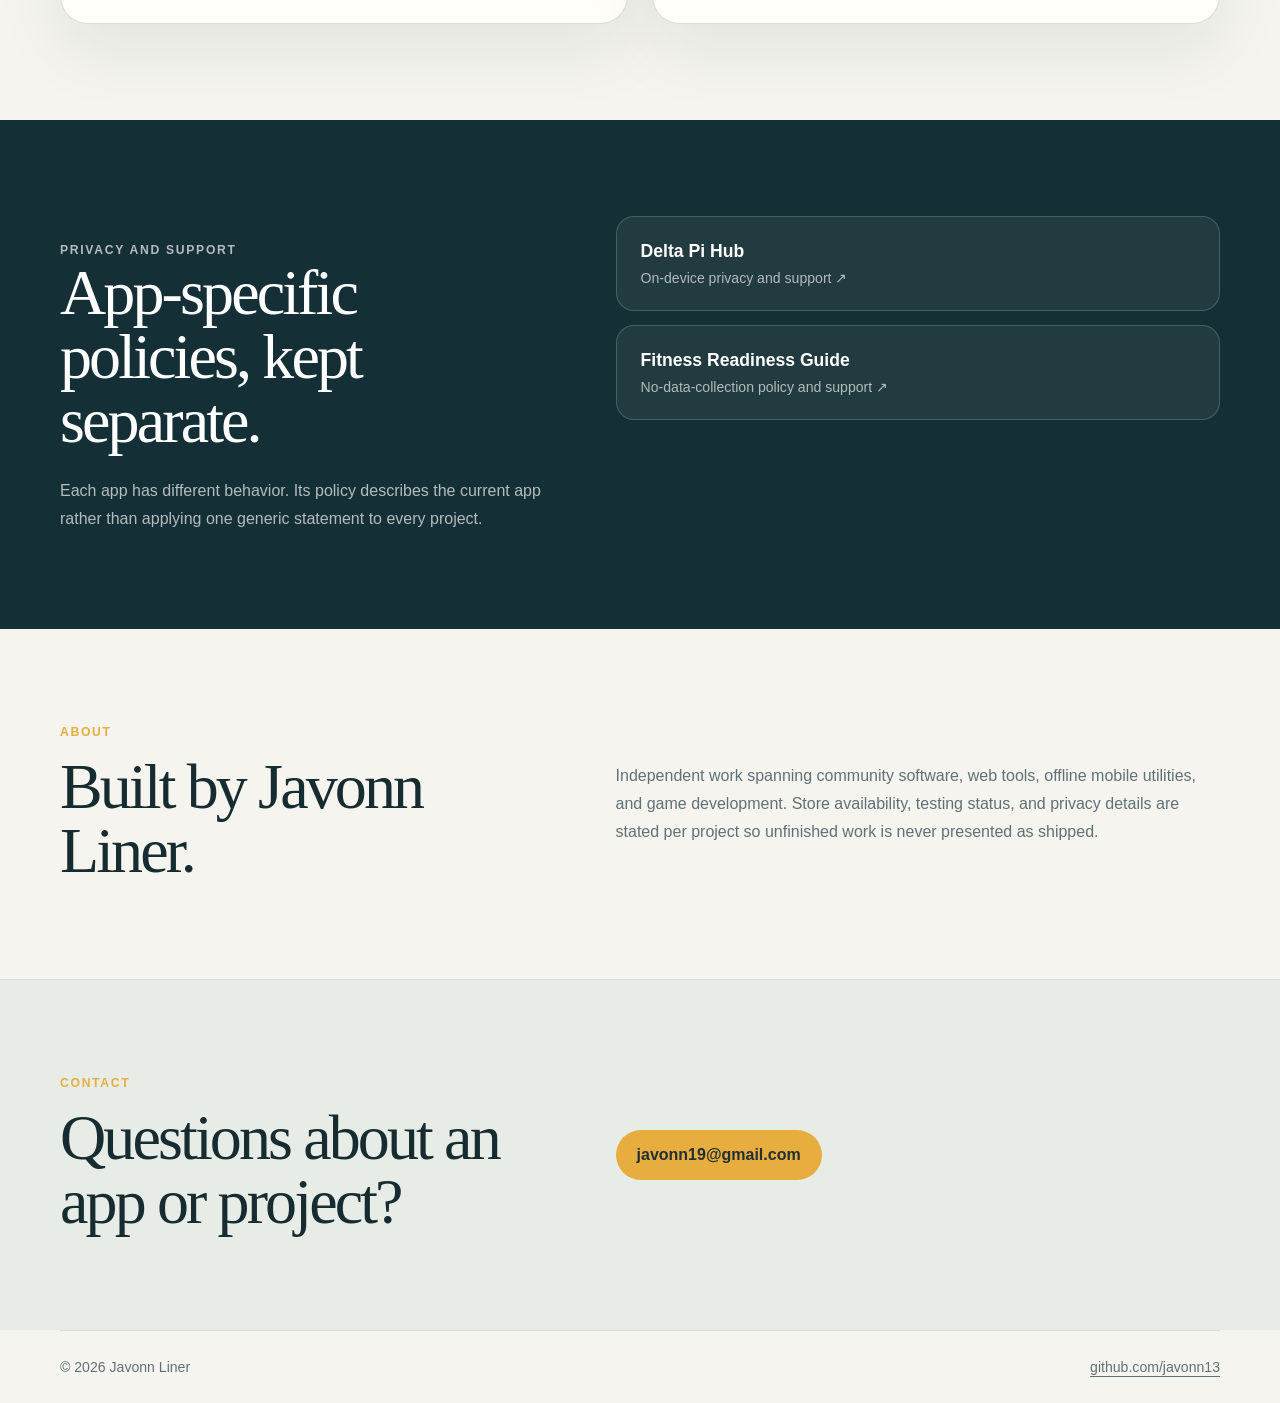
==== commit eb15ebfb: "Add Air Force Links Hub project" ====
--- a/index.html
+++ b/index.html
@@ -4,10 +4,26 @@
     <meta charset="utf-8">
     <meta name="viewport" content="width=device-width, initial-scale=1">
     <meta name="theme-color" content="#142f35">
-    <meta name="description" content="Apps, games, policies, and support links for projects by Javonn Liner.">
+    <meta name="description" content="Apps, web tools, games, policies, and support links for projects by Javonn Liner.">
     <link rel="canonical" href="https://javonn13.github.io/">
-    <title>Javonn Liner — Apps &amp; Games</title>
-    <link rel="icon" href="favicon.png" type="image/png">
+    <meta property="og:type" content="website">
+    <meta property="og:site_name" content="Javonn Liner — Apps, Web Tools &amp; Games">
+    <meta property="og:title" content="Javonn Liner — Apps, Web Tools &amp; Games Portfolio">
+    <meta property="og:description" content="Apps, web tools, games, policies, and support links for projects by Javonn Liner.">
+    <meta property="og:url" content="https://javonn13.github.io/">
+    <meta property="og:image" content="https://javonn13.github.io/javonn-liner-profile.png">
+    <meta property="og:image:type" content="image/png">
+    <meta property="og:image:width" content="800">
+    <meta property="og:image:height" content="800">
+    <meta property="og:image:alt" content="Portrait of Javonn Liner">
+    <meta name="twitter:card" content="summary">
+    <meta name="twitter:title" content="Javonn Liner — Apps, Web Tools &amp; Games Portfolio">
+    <meta name="twitter:description" content="Apps, web tools, games, policies, and support links for projects by Javonn Liner.">
+    <meta name="twitter:image" content="https://javonn13.github.io/javonn-liner-profile.png">
+    <meta name="twitter:image:alt" content="Portrait of Javonn Liner">
+    <title>Javonn Liner — Apps, Web Tools &amp; Games</title>
+    <link rel="icon" href="javonn-liner-profile.png" type="image/png">
+    <link rel="apple-touch-icon" href="javonn-liner-profile.png">
     <link rel="stylesheet" href="styles.css">
   </head>
   <body>
@@ -25,10 +41,10 @@
       </nav>
 
       <div class="hero-shell">
-        <p class="eyebrow">Independent apps &amp; game projects</p>
+        <p class="eyebrow">Independent apps, web tools &amp; game projects</p>
         <h1>Useful software, thoughtful worlds, and honest work in progress.</h1>
         <p class="hero-copy">
-          A verified home for Javonn Liner's mobile apps, game projects,
+          A verified home for Javonn Liner's mobile apps, web tools, game projects,
           privacy policies, support links, and current release status.
         </p>
         <div class="hero-actions">
@@ -43,7 +59,7 @@
         <div class="section-heading">
           <div>
             <p class="section-label">Selected work</p>
-            <h2 id="projects-title">Apps and games</h2>
+            <h2 id="projects-title">Apps, games, and web tools</h2>
           </div>
           <p>Every status below reflects the project as it exists today.</p>
         </div>
@@ -93,6 +109,26 @@
               <img src="assets/fitness/home.png" width="1284" height="2778" alt="Fitness Readiness Guide home screen">
               <figcaption>Offline scoring and readiness guidance</figcaption>
             </figure>
+          </article>
+
+          <article class="project-card hub-card" id="air-force-links-hub">
+            <img class="hub-key-art" src="assets/air-force-links-hub-preview.svg" width="1571" height="766" alt="Air Force Links Hub with six dropdown categories above the searchable AFLink directory">
+            <div class="project-copy">
+              <p class="project-kicker">Web app · ArcGIS Experience Builder · Organization access</p>
+              <h3>Air Force Links Hub</h3>
+              <p>
+                A browser-based resource hub that organizes AFLink and other
+                useful Air Force links by subject, with expandable categories
+                and quick access from a persistent top navigation.
+              </p>
+              <p class="disclaimer">
+                Unofficial resource. Access follows the Air Force ArcGIS
+                organization's sign-in and sharing controls.
+              </p>
+              <div class="project-links">
+                <a href="https://experience.arcgis.com/experience/09c1ece1d493451fac1a0ca7e43e2859" target="_blank" rel="noopener noreferrer">Open the dashboard ↗</a>
+              </div>
+            </div>
           </article>
 
           <article class="project-card game-card">
@@ -166,8 +202,8 @@
           <h2 id="about-title">Built by Javonn Liner.</h2>
         </div>
         <p>
-          Independent work spanning community software, offline mobile tools,
-          and game development. Store availability, testing status, and privacy
+          Independent work spanning community software, web tools, offline mobile
+          utilities, and game development. Store availability, testing status, and privacy
           details are stated per project so unfinished work is never presented as shipped.
         </p>
       </section>
--- a/styles.css
+++ b/styles.css
@@ -302,15 +302,27 @@
   background: #173f43;
 }
 
-.game-card {
+.game-card,
+.hub-card {
   grid-column: span 2;
 }
 
-.game-key-art {
+.game-key-art,
+.hub-key-art {
   display: block;
   width: 100%;
+  object-fit: cover;
+}
+
+.game-key-art {
   aspect-ratio: 1232 / 706;
-  object-fit: cover;
+}
+
+.hub-key-art {
+  aspect-ratio: 1571 / 766;
+  border-bottom: 1px solid var(--line);
+  height: auto;
+  object-position: top;
 }
 
 .gameplay-preview {
@@ -439,7 +451,8 @@
   }
 
   .project-card-mobile,
-  .game-card {
+  .game-card,
+  .hub-card {
     grid-column: auto;
   }
 
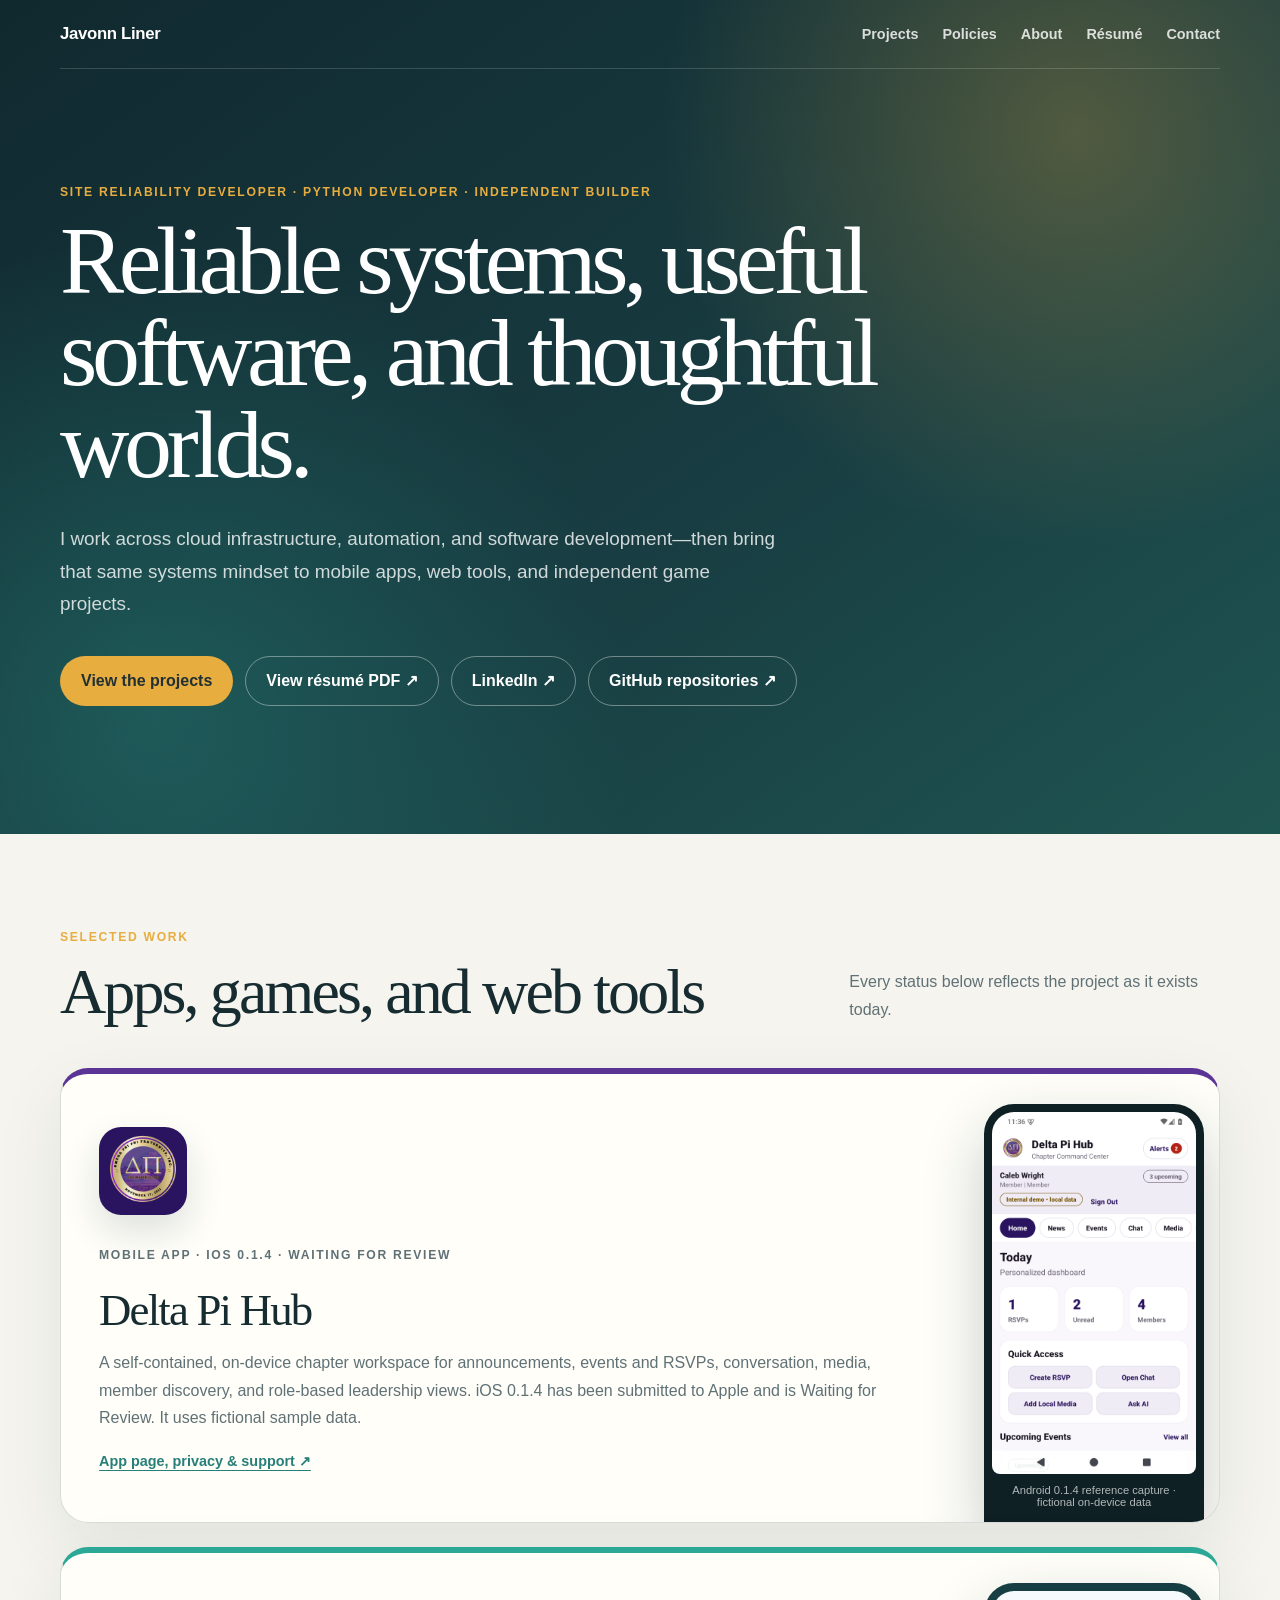
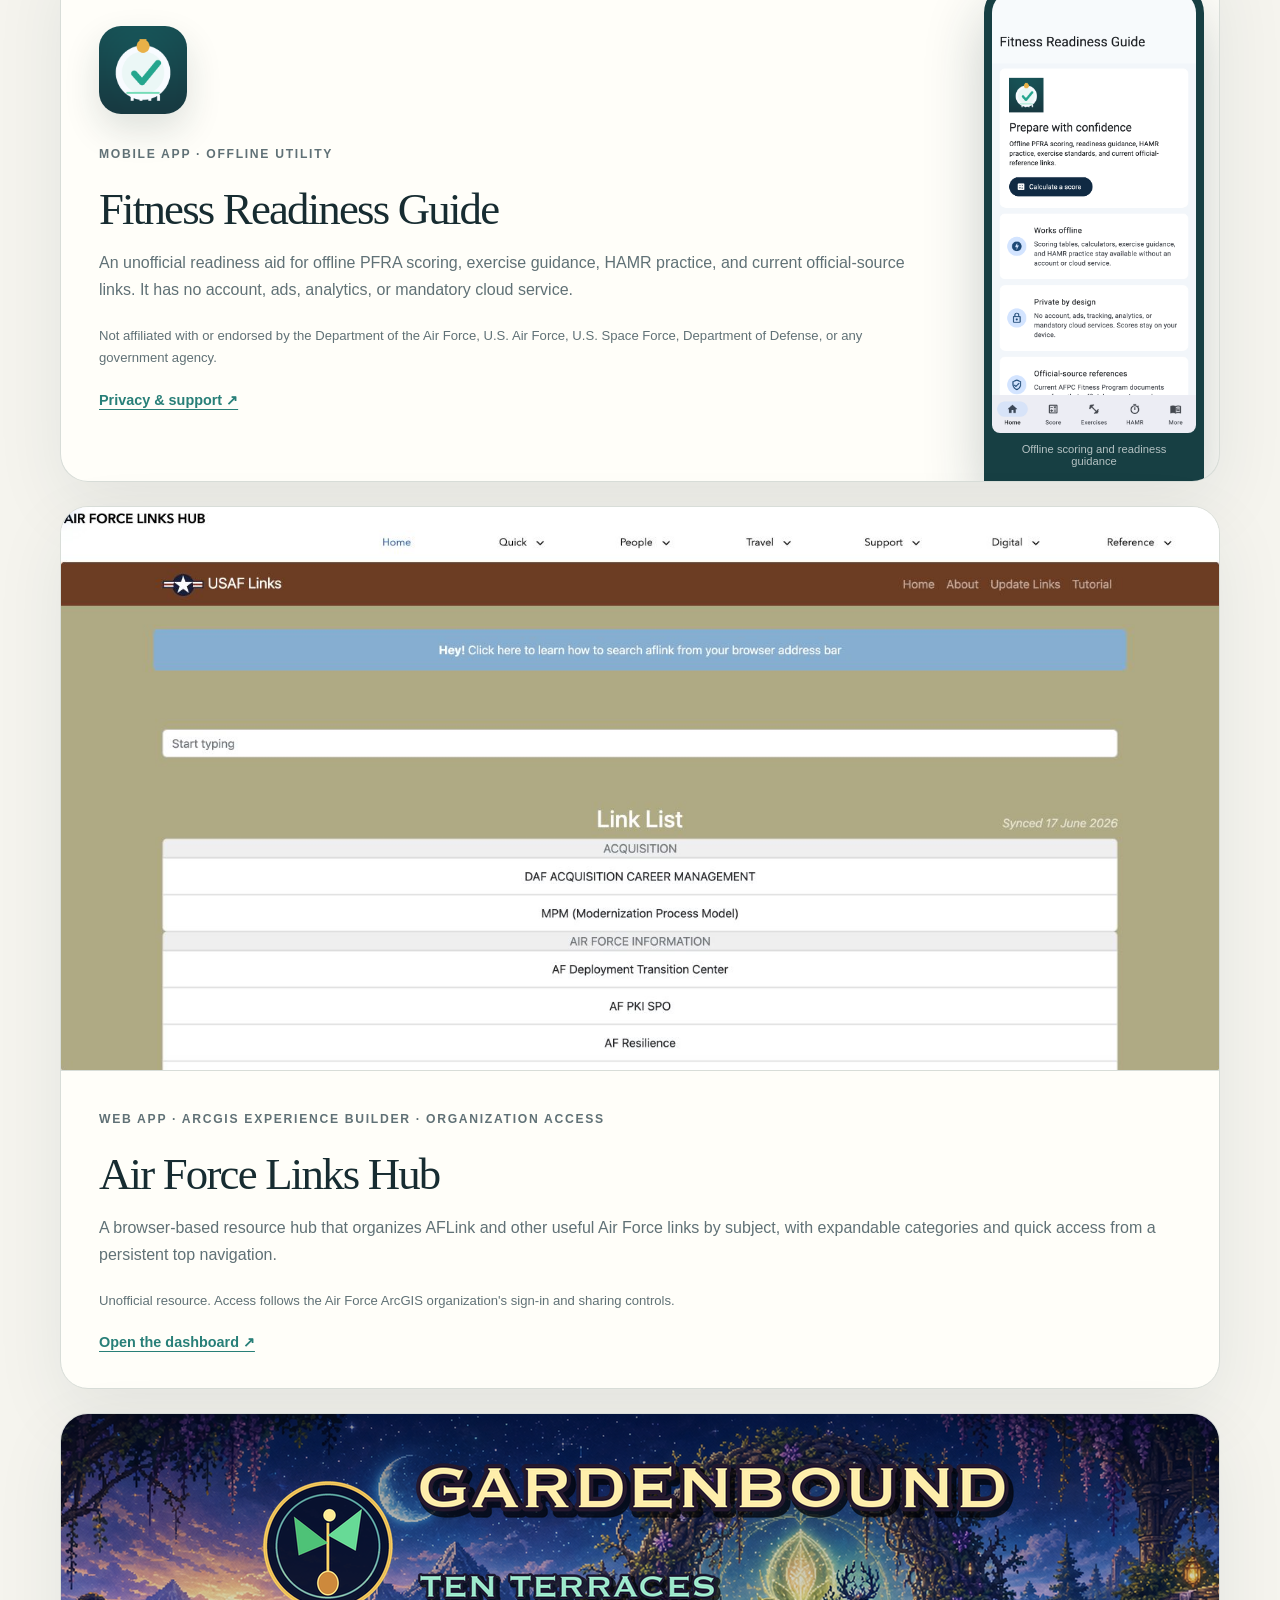
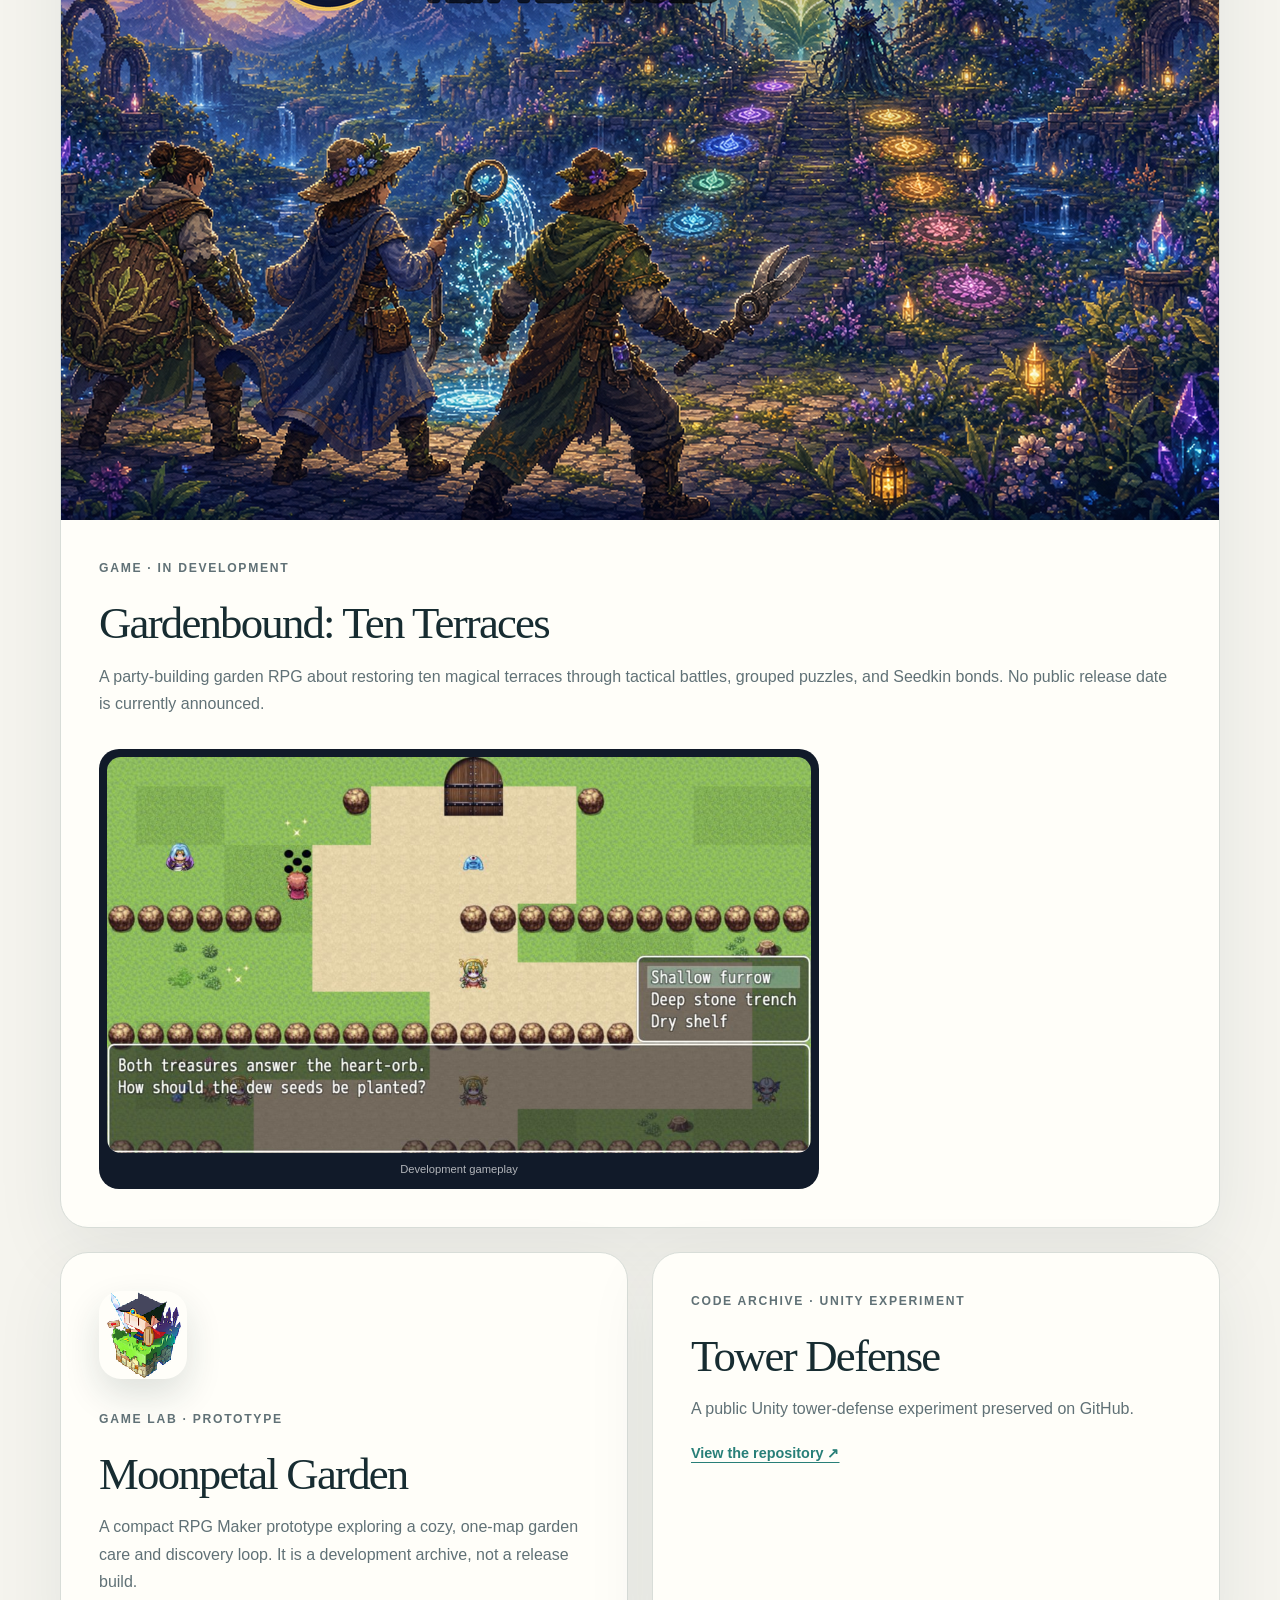
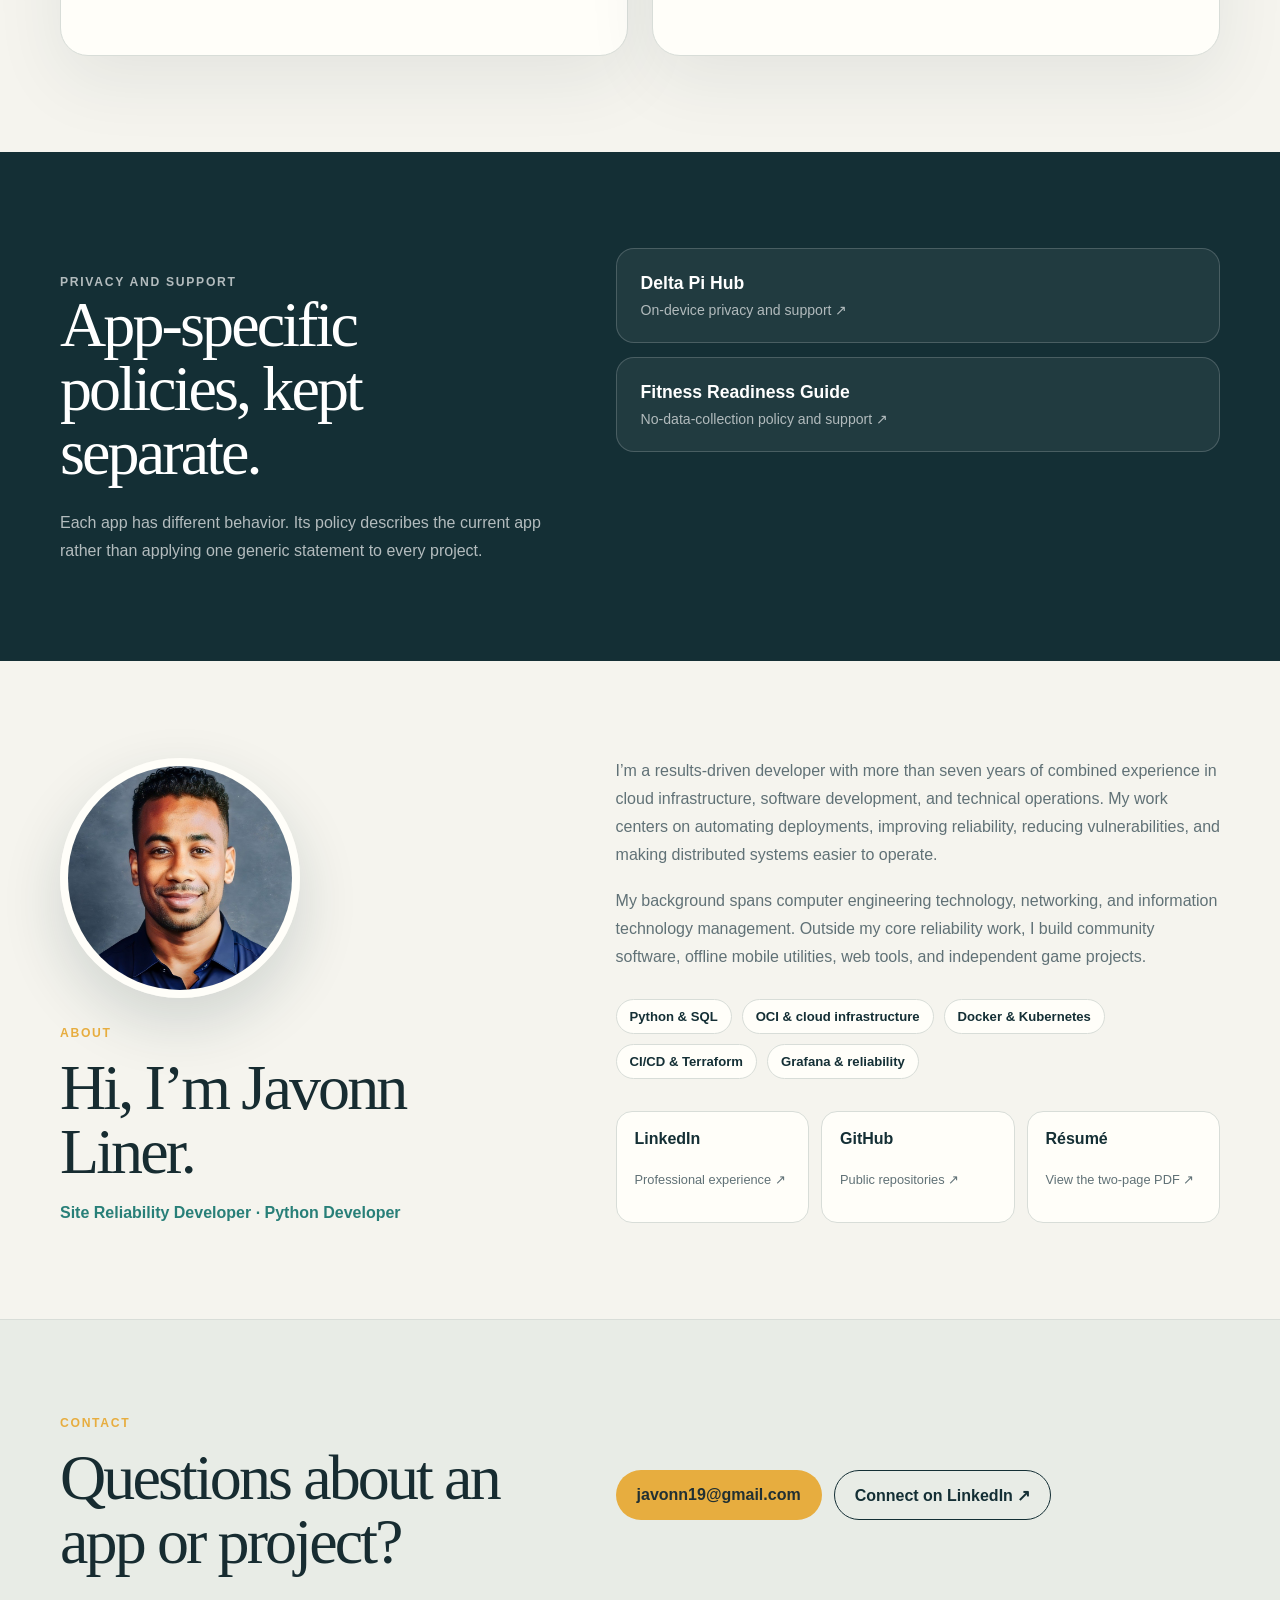
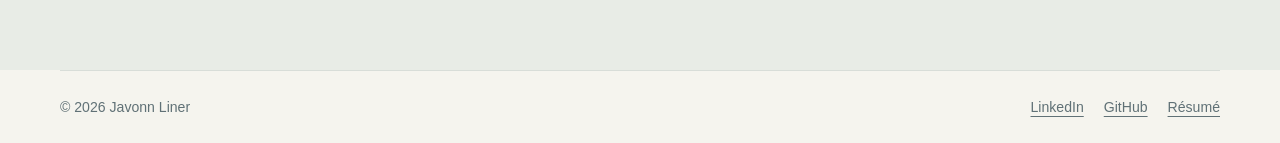
==== commit 693824cf: "Add professional profile and resume" ====
--- a/index.html
+++ b/index.html
@@ -4,12 +4,12 @@
     <meta charset="utf-8">
     <meta name="viewport" content="width=device-width, initial-scale=1">
     <meta name="theme-color" content="#142f35">
-    <meta name="description" content="Apps, web tools, games, policies, and support links for projects by Javonn Liner.">
+    <meta name="description" content="Javonn Liner is a site reliability and Python developer working across cloud infrastructure, automation, apps, web tools, and game projects.">
     <link rel="canonical" href="https://javonn13.github.io/">
     <meta property="og:type" content="website">
-    <meta property="og:site_name" content="Javonn Liner — Apps, Web Tools &amp; Games">
-    <meta property="og:title" content="Javonn Liner — Apps, Web Tools &amp; Games Portfolio">
-    <meta property="og:description" content="Apps, web tools, games, policies, and support links for projects by Javonn Liner.">
+    <meta property="og:site_name" content="Javonn Liner — Developer &amp; Project Portfolio">
+    <meta property="og:title" content="Javonn Liner — Site Reliability Developer &amp; Builder">
+    <meta property="og:description" content="Cloud reliability, Python development, automation, mobile apps, web tools, and independent game projects by Javonn Liner.">
     <meta property="og:url" content="https://javonn13.github.io/">
     <meta property="og:image" content="https://javonn13.github.io/javonn-liner-profile.png">
     <meta property="og:image:type" content="image/png">
@@ -17,14 +17,14 @@
     <meta property="og:image:height" content="800">
     <meta property="og:image:alt" content="Portrait of Javonn Liner">
     <meta name="twitter:card" content="summary">
-    <meta name="twitter:title" content="Javonn Liner — Apps, Web Tools &amp; Games Portfolio">
-    <meta name="twitter:description" content="Apps, web tools, games, policies, and support links for projects by Javonn Liner.">
+    <meta name="twitter:title" content="Javonn Liner — Site Reliability Developer &amp; Builder">
+    <meta name="twitter:description" content="Cloud reliability, Python development, automation, mobile apps, web tools, and independent game projects by Javonn Liner.">
     <meta name="twitter:image" content="https://javonn13.github.io/javonn-liner-profile.png">
     <meta name="twitter:image:alt" content="Portrait of Javonn Liner">
-    <title>Javonn Liner — Apps, Web Tools &amp; Games</title>
+    <title>Javonn Liner — Site Reliability Developer &amp; Builder</title>
     <link rel="icon" href="javonn-liner-profile.png" type="image/png">
     <link rel="apple-touch-icon" href="javonn-liner-profile.png">
-    <link rel="stylesheet" href="styles.css">
+    <link rel="stylesheet" href="styles.css?v=20260820-profile-resume">
   </head>
   <body>
     <a class="skip-link" href="#projects">Skip to projects</a>
@@ -36,20 +36,24 @@
           <a href="#projects">Projects</a>
           <a href="#policies">Policies</a>
           <a href="#about">About</a>
+          <a href="javonn-liner-resume.pdf" target="_blank" rel="noopener">Résumé</a>
           <a href="#contact">Contact</a>
         </div>
       </nav>
 
       <div class="hero-shell">
-        <p class="eyebrow">Independent apps, web tools &amp; game projects</p>
-        <h1>Useful software, thoughtful worlds, and honest work in progress.</h1>
+        <p class="eyebrow">Site reliability developer · Python developer · Independent builder</p>
+        <h1>Reliable systems, useful software, and thoughtful worlds.</h1>
         <p class="hero-copy">
-          A verified home for Javonn Liner's mobile apps, web tools, game projects,
-          privacy policies, support links, and current release status.
+          I work across cloud infrastructure, automation, and software
+          development—then bring that same systems mindset to mobile apps, web
+          tools, and independent game projects.
         </p>
         <div class="hero-actions">
           <a class="button button-primary" href="#projects">View the projects</a>
-          <a class="button button-secondary" href="https://github.com/javonn13">GitHub profile ↗</a>
+          <a class="button button-secondary" href="javonn-liner-resume.pdf" target="_blank" rel="noopener">View résumé PDF ↗</a>
+          <a class="button button-secondary" href="https://www.linkedin.com/in/ja-vonn-liner-53961689/" target="_blank" rel="noopener noreferrer">LinkedIn ↗</a>
+          <a class="button button-secondary" href="https://github.com/javonn13?tab=repositories" target="_blank" rel="noopener noreferrer">GitHub repositories ↗</a>
         </div>
       </div>
     </header>
@@ -196,16 +200,52 @@
         </div>
       </section>
 
-      <section class="section-shell about-grid" id="about" aria-labelledby="about-title">
-        <div>
-          <p class="section-label">About</p>
-          <h2 id="about-title">Built by Javonn Liner.</h2>
-        </div>
-        <p>
-          Independent work spanning community software, web tools, offline mobile
-          utilities, and game development. Store availability, testing status, and privacy
-          details are stated per project so unfinished work is never presented as shipped.
-        </p>
+      <section class="section-shell about-profile" id="about" aria-labelledby="about-title">
+        <div class="about-identity">
+          <img class="profile-photo" src="javonn-liner-profile.png" width="800" height="800" alt="Portrait of Javonn Liner">
+          <div>
+            <p class="section-label">About</p>
+            <h2 id="about-title">Hi, I’m Javonn Liner.</h2>
+            <p class="about-role">Site Reliability Developer · Python Developer</p>
+          </div>
+        </div>
+
+        <div class="about-copy">
+          <p>
+            I’m a results-driven developer with more than seven years of
+            combined experience in cloud infrastructure, software development,
+            and technical operations. My work centers on automating deployments,
+            improving reliability, reducing vulnerabilities, and making
+            distributed systems easier to operate.
+          </p>
+          <p>
+            My background spans computer engineering technology, networking,
+            and information technology management. Outside my core reliability
+            work, I build community software, offline mobile utilities, web
+            tools, and independent game projects.
+          </p>
+          <div class="expertise-list" aria-label="Areas of expertise">
+            <span>Python &amp; SQL</span>
+            <span>OCI &amp; cloud infrastructure</span>
+            <span>Docker &amp; Kubernetes</span>
+            <span>CI/CD &amp; Terraform</span>
+            <span>Grafana &amp; reliability</span>
+          </div>
+          <div class="profile-links" aria-label="Professional profiles and résumé">
+            <a href="https://www.linkedin.com/in/ja-vonn-liner-53961689/" target="_blank" rel="noopener noreferrer">
+              <strong>LinkedIn</strong>
+              <span>Professional experience ↗</span>
+            </a>
+            <a href="https://github.com/javonn13?tab=repositories" target="_blank" rel="noopener noreferrer">
+              <strong>GitHub</strong>
+              <span>Public repositories ↗</span>
+            </a>
+            <a href="javonn-liner-resume.pdf" target="_blank" rel="noopener" type="application/pdf">
+              <strong>Résumé</strong>
+              <span>View the two-page PDF ↗</span>
+            </a>
+          </div>
+        </div>
       </section>
 
       <section class="contact-band" id="contact" aria-labelledby="contact-title">
@@ -214,14 +254,21 @@
             <p class="section-label">Contact</p>
             <h2 id="contact-title">Questions about an app or project?</h2>
           </div>
-          <a class="button button-primary" href="mailto:javonn19@gmail.com">javonn19@gmail.com</a>
+          <div class="contact-actions">
+            <a class="button button-primary" href="mailto:javonn19@gmail.com">javonn19@gmail.com</a>
+            <a class="button button-outline" href="https://www.linkedin.com/in/ja-vonn-liner-53961689/" target="_blank" rel="noopener noreferrer">Connect on LinkedIn ↗</a>
+          </div>
         </div>
       </section>
     </main>
 
     <footer class="site-footer">
       <span>© 2026 Javonn Liner</span>
-      <a href="https://github.com/javonn13">github.com/javonn13</a>
+      <div class="footer-links">
+        <a href="https://www.linkedin.com/in/ja-vonn-liner-53961689/" target="_blank" rel="noopener noreferrer">LinkedIn</a>
+        <a href="https://github.com/javonn13?tab=repositories" target="_blank" rel="noopener noreferrer">GitHub</a>
+        <a href="javonn-liner-resume.pdf" target="_blank" rel="noopener">Résumé</a>
+      </div>
     </footer>
   </body>
 </html>
--- a/styles.css
+++ b/styles.css
@@ -178,7 +178,7 @@
 }
 
 .section-heading h2,
-.about-grid h2,
+.about-profile h2,
 .contact-shell h2,
 .policy-shell h2 {
   margin: 0;
@@ -190,7 +190,7 @@
 }
 
 .section-heading > p,
-.about-grid > p,
+.about-copy > p,
 .policy-shell > div > p {
   margin: 0;
   color: var(--muted);
@@ -389,7 +389,7 @@
   font-size: 0.88rem;
 }
 
-.about-grid,
+.about-profile,
 .contact-shell {
   display: grid;
   grid-template-columns: minmax(0, 0.8fr) minmax(320px, 1fr);
@@ -397,6 +397,76 @@
   align-items: center;
 }
 
+.about-identity {
+  display: grid;
+  gap: 28px;
+}
+
+.profile-photo {
+  display: block;
+  width: min(240px, 62vw);
+  height: min(240px, 62vw);
+  aspect-ratio: 1;
+  border: 8px solid var(--surface);
+  border-radius: 50%;
+  object-fit: cover;
+  box-shadow: 0 24px 60px rgba(20, 47, 53, 0.16);
+}
+
+.about-role {
+  margin: 20px 0 0;
+  color: var(--teal);
+  font-weight: 850;
+}
+
+.about-copy > p + p {
+  margin-top: 18px;
+}
+
+.expertise-list {
+  display: flex;
+  flex-wrap: wrap;
+  gap: 10px;
+  margin-top: 28px;
+}
+
+.expertise-list span {
+  padding: 9px 13px;
+  border: 1px solid var(--line);
+  border-radius: 999px;
+  background: var(--surface);
+  color: var(--deep);
+  font-size: 0.82rem;
+  font-weight: 800;
+}
+
+.profile-links {
+  display: grid;
+  grid-template-columns: repeat(3, minmax(0, 1fr));
+  gap: 12px;
+  margin-top: 32px;
+}
+
+.profile-links a {
+  display: grid;
+  gap: 7px;
+  min-height: 112px;
+  padding: 18px;
+  border: 1px solid var(--line);
+  border-radius: 16px;
+  background: var(--surface);
+}
+
+.profile-links strong {
+  color: var(--deep);
+}
+
+.profile-links span {
+  color: var(--muted);
+  font-size: 0.8rem;
+  line-height: 1.4;
+}
+
 .contact-band {
   border-top: 1px solid var(--line);
   background: #e8ece6;
@@ -404,6 +474,17 @@
 
 .contact-shell .button {
   justify-self: start;
+}
+
+.contact-actions {
+  display: flex;
+  flex-wrap: wrap;
+  gap: 12px;
+}
+
+.button-outline {
+  border-color: var(--deep);
+  color: var(--deep);
 }
 
 .site-footer {
@@ -421,6 +502,12 @@
   text-underline-offset: 4px;
 }
 
+.footer-links {
+  display: flex;
+  flex-wrap: wrap;
+  gap: 20px;
+}
+
 @media (max-width: 820px) {
   .site-header {
     min-height: auto;
@@ -443,13 +530,17 @@
 
   .section-heading,
   .policy-shell,
-  .about-grid,
+  .about-profile,
   .contact-shell,
   .project-card-mobile,
   .project-grid {
     grid-template-columns: 1fr;
   }
 
+  .profile-links {
+    grid-template-columns: 1fr;
+  }
+
   .project-card-mobile,
   .game-card,
   .hub-card {
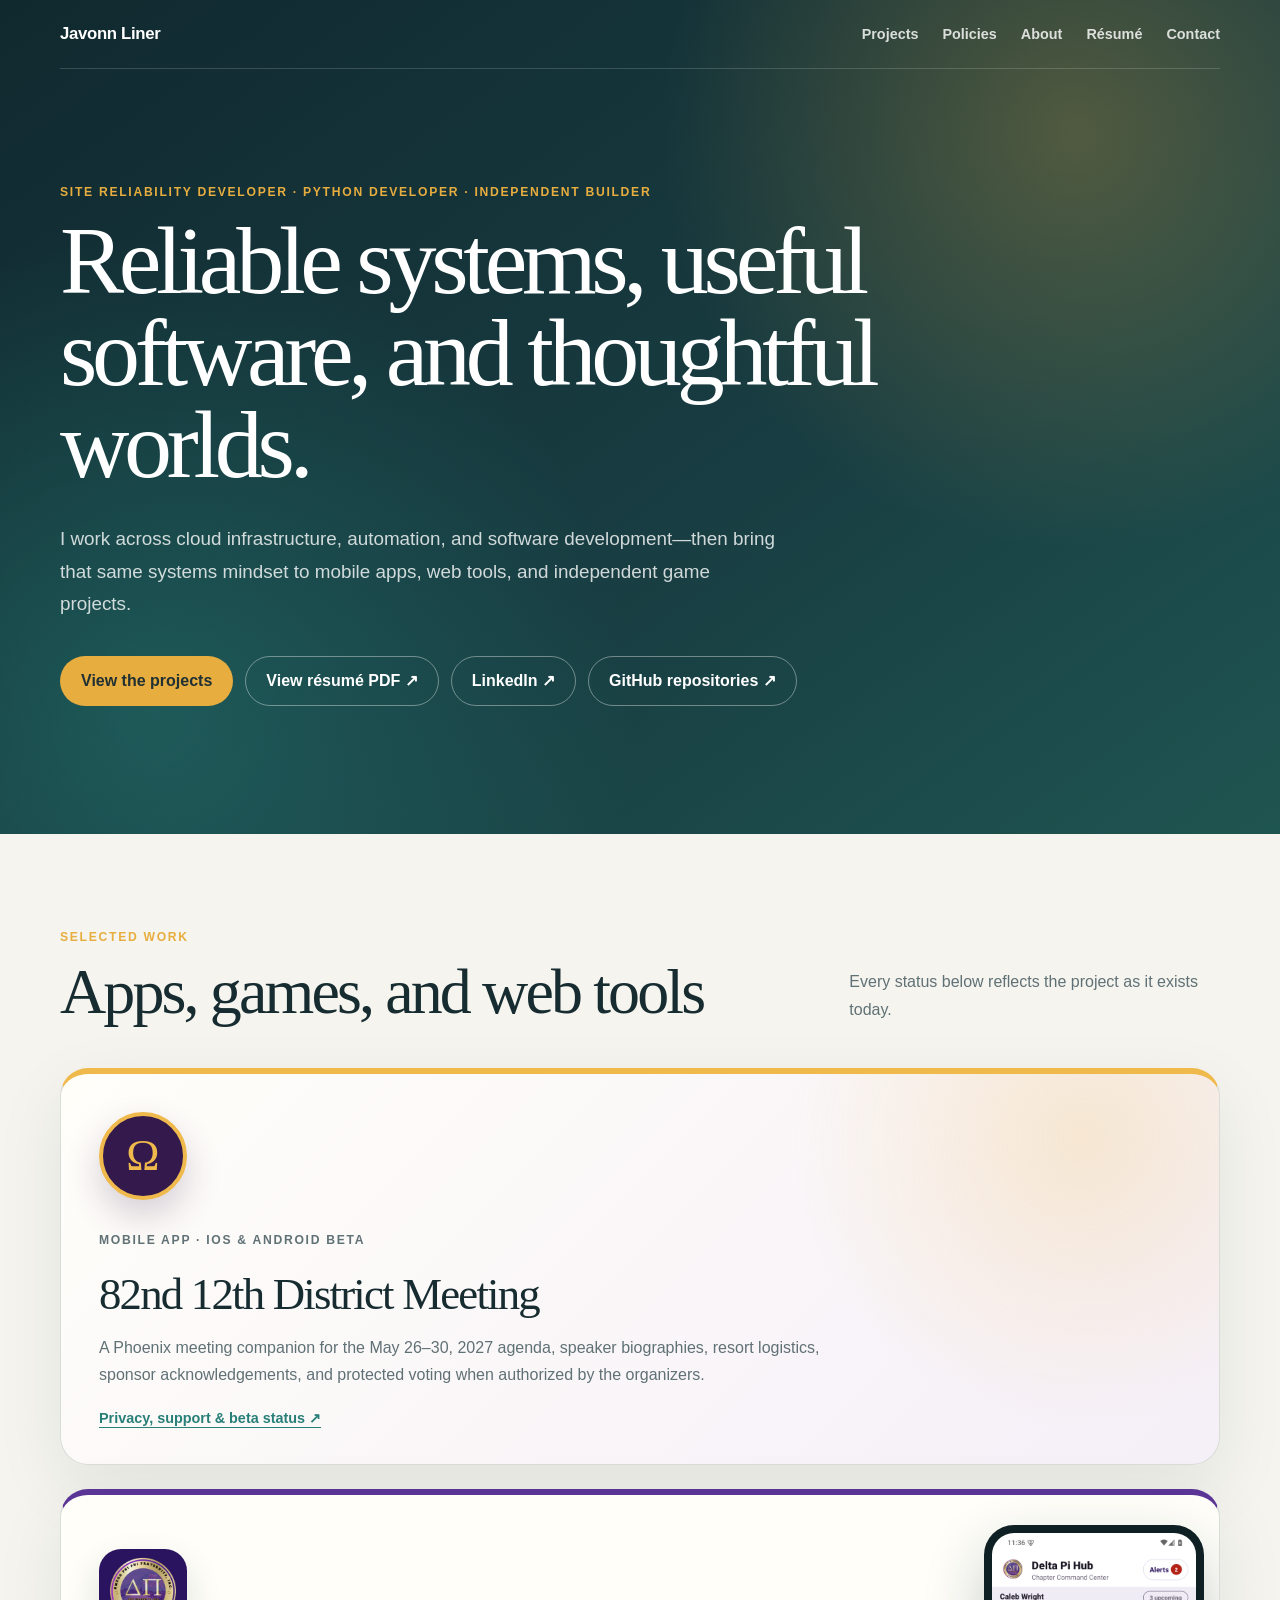
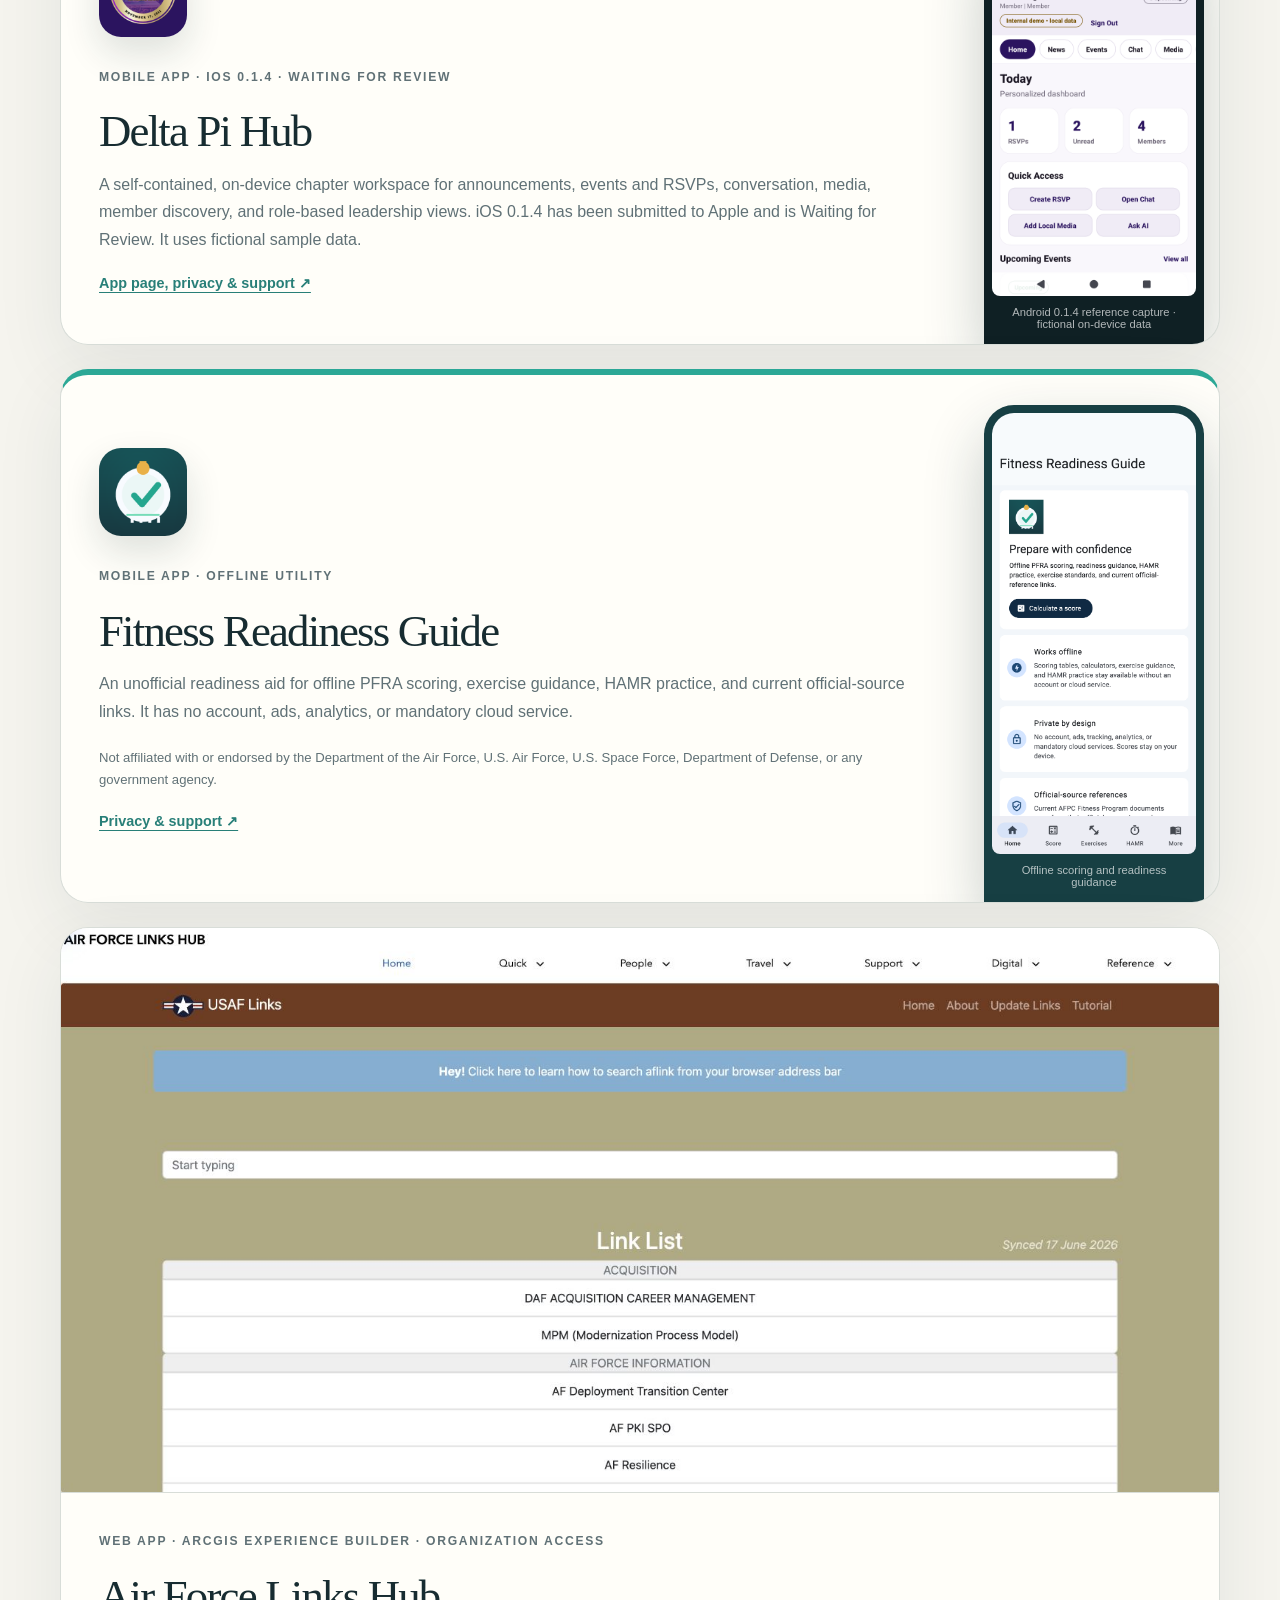
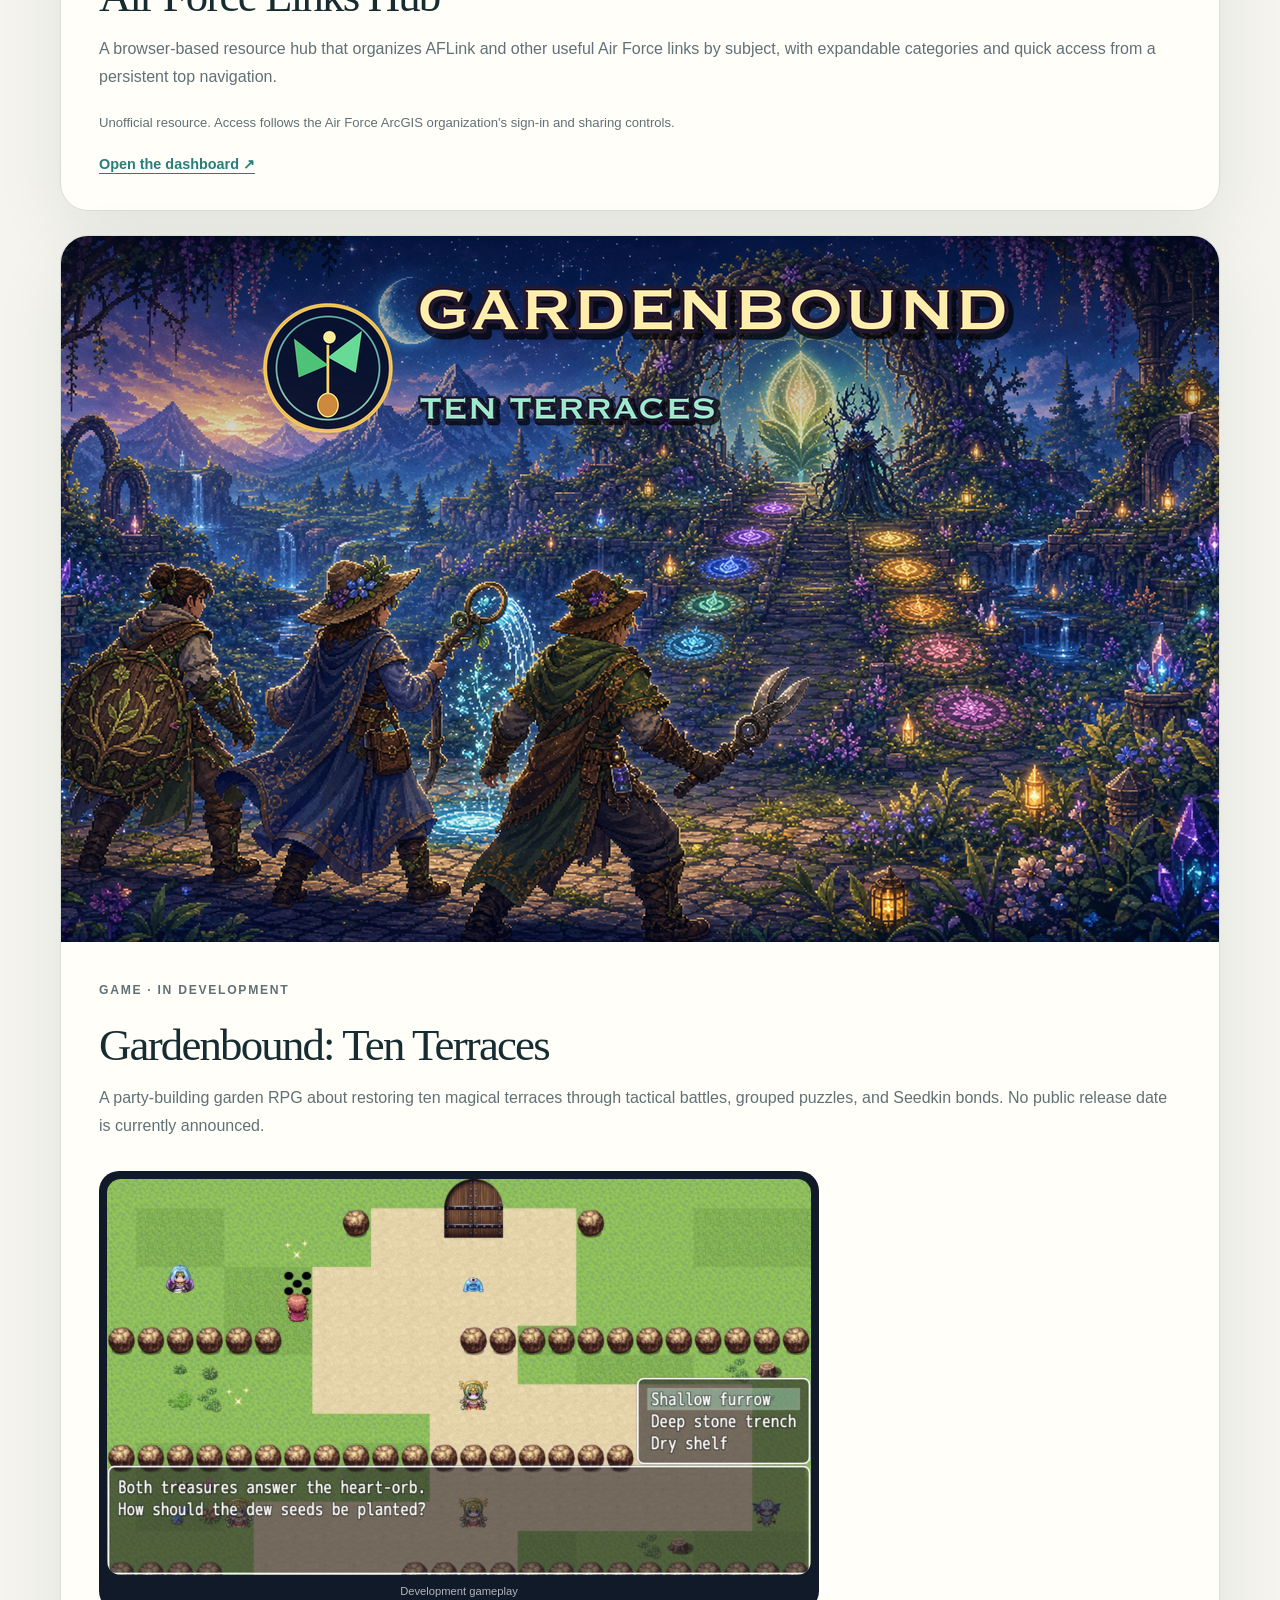
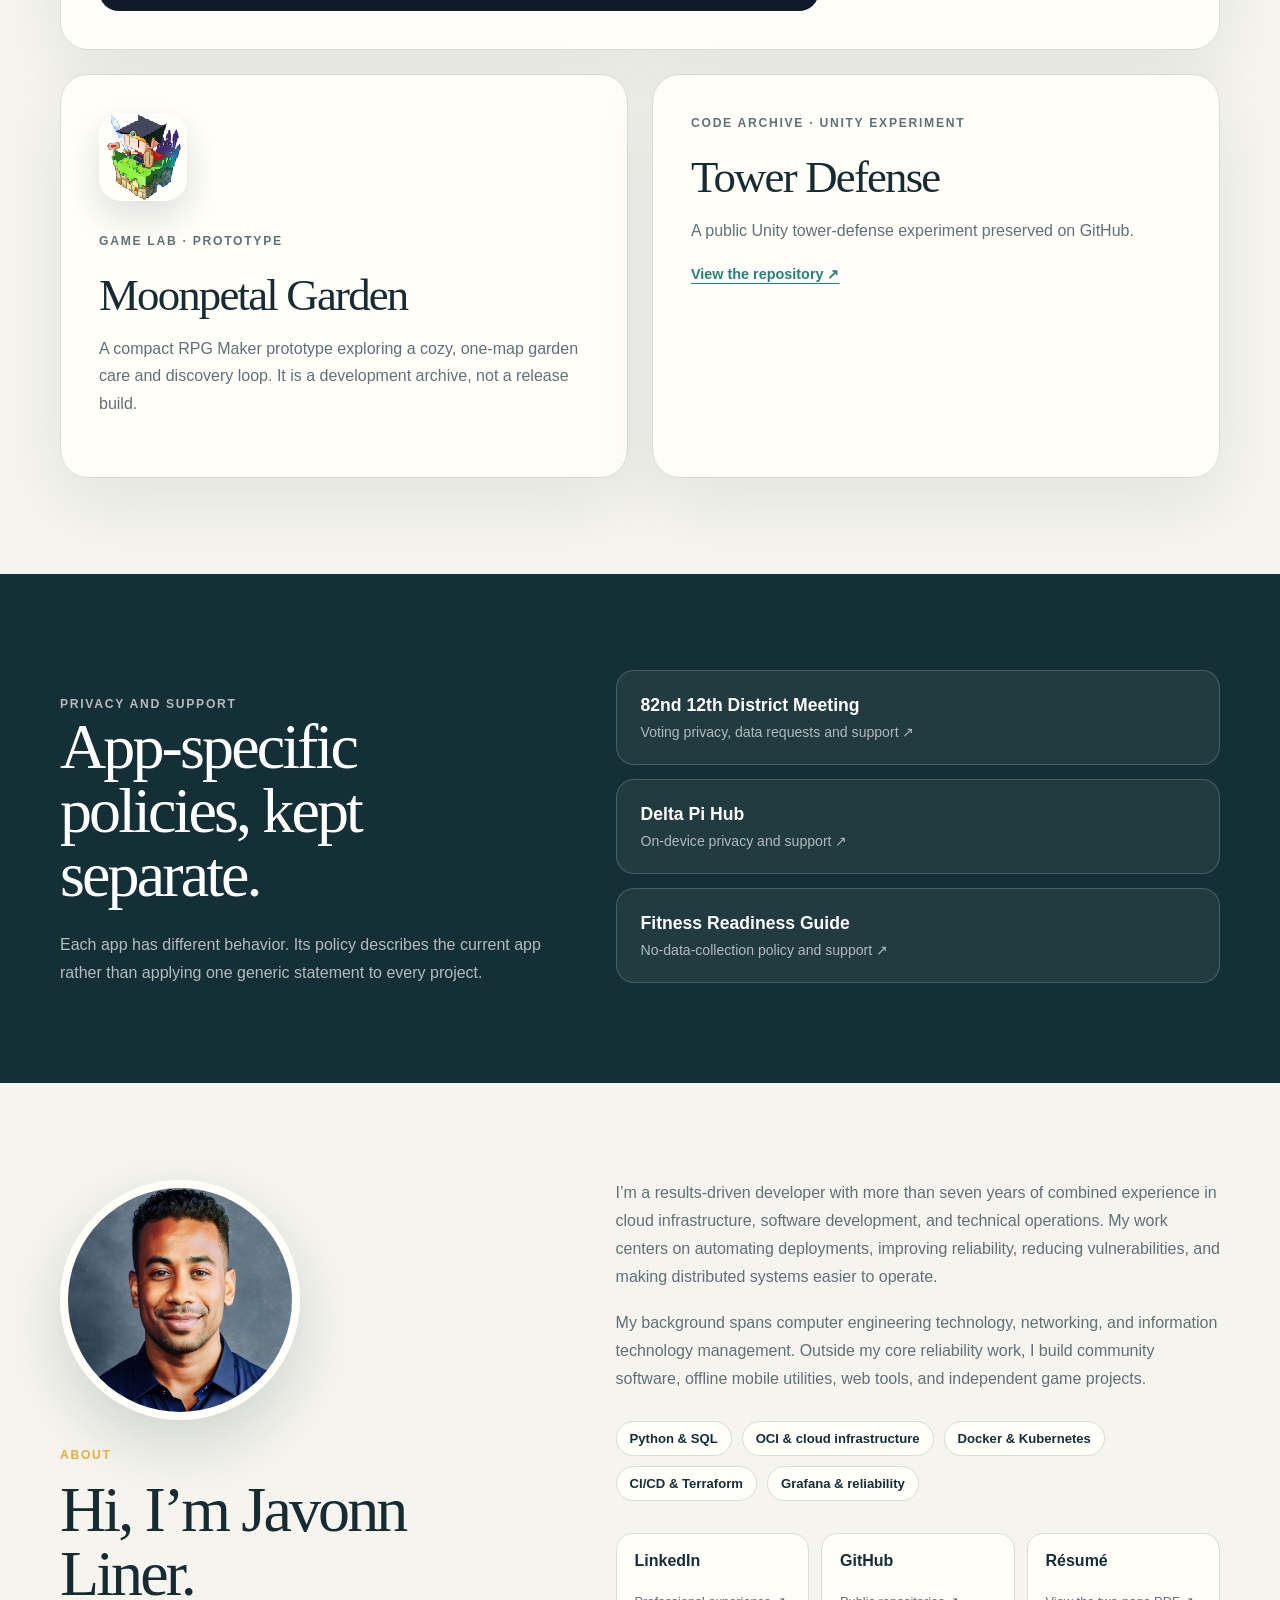
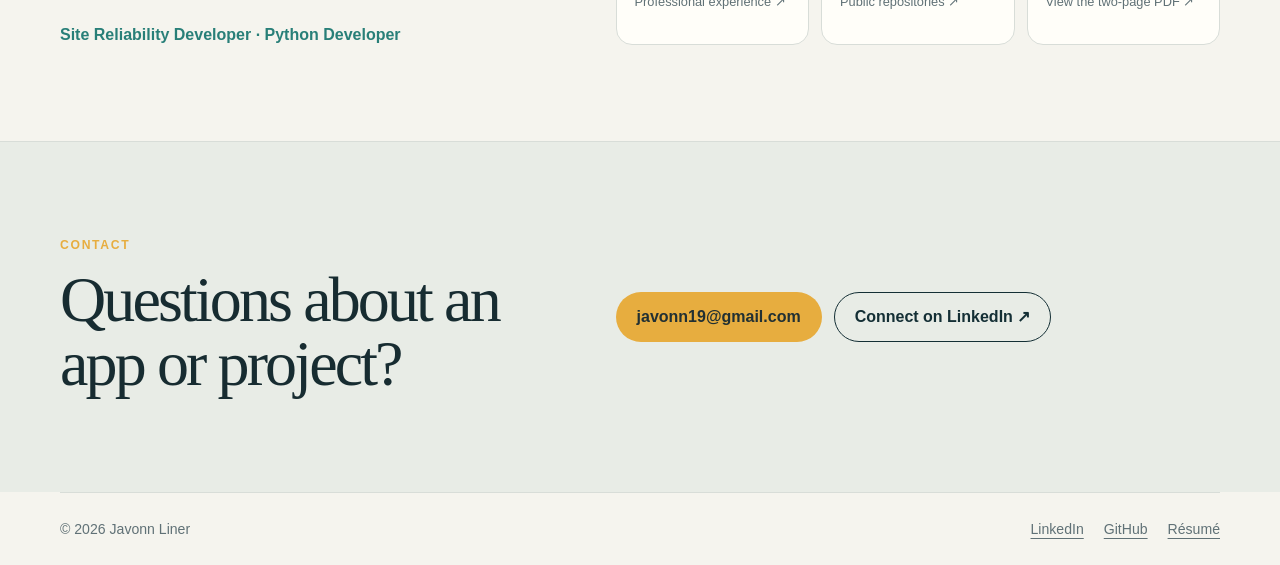
==== commit 2dd754cd: "Add district meeting app privacy and support page" ====
--- a/index.html
+++ b/index.html
@@ -69,6 +69,22 @@
         </div>
 
         <div class="project-grid">
+          <article class="project-card district-card">
+            <div class="project-copy">
+              <div class="event-mark" aria-hidden="true"><span>Ω</span></div>
+              <p class="project-kicker">Mobile app · iOS &amp; Android beta</p>
+              <h3>82nd 12th District Meeting</h3>
+              <p>
+                A Phoenix meeting companion for the May 26–30, 2027 agenda,
+                speaker biographies, resort logistics, sponsor acknowledgements,
+                and protected voting when authorized by the organizers.
+              </p>
+              <div class="project-links">
+                <a href="district-meeting-2027/">Privacy, support &amp; beta status ↗</a>
+              </div>
+            </div>
+          </article>
+
           <article class="project-card project-card-mobile delta-card">
             <div class="project-copy">
               <img class="app-icon" src="assets/delta-pi/icon.png" width="1024" height="1024" alt="Delta Pi Hub app icon">
@@ -188,6 +204,10 @@
             </p>
           </div>
           <div class="policy-links">
+            <a href="district-meeting-2027/">
+              <strong>82nd 12th District Meeting</strong>
+              <span>Voting privacy, data requests and support ↗</span>
+            </a>
             <a href="https://javonn13.github.io/delta-pi-hub-privacy/">
               <strong>Delta Pi Hub</strong>
               <span>On-device privacy and support ↗</span>
--- a/styles.css
+++ b/styles.css
@@ -294,6 +294,37 @@
   border-top: 6px solid #5b3596;
 }
 
+.district-card {
+  grid-column: span 2;
+  border-top: 6px solid #f0b94c;
+  background:
+    radial-gradient(circle at 88% 16%, rgba(240, 185, 76, 0.22), transparent 18rem),
+    linear-gradient(135deg, #fffef9 0%, #f5eff8 100%);
+}
+
+.district-card .project-copy {
+  max-width: 820px;
+}
+
+.event-mark {
+  display: grid;
+  width: 88px;
+  height: 88px;
+  margin-bottom: 30px;
+  place-items: center;
+  border: 4px solid #f0b94c;
+  border-radius: 50%;
+  background: #33194c;
+  color: #f0b94c;
+  box-shadow: 0 16px 36px rgba(51, 25, 76, 0.2);
+}
+
+.event-mark span {
+  font-family: Georgia, "Times New Roman", serif;
+  font-size: 2.8rem;
+  line-height: 1;
+}
+
 .fitness-card {
   border-top: 6px solid #2ca896;
 }
@@ -543,7 +574,8 @@
 
   .project-card-mobile,
   .game-card,
-  .hub-card {
+  .hub-card,
+  .district-card {
     grid-column: auto;
   }
 
